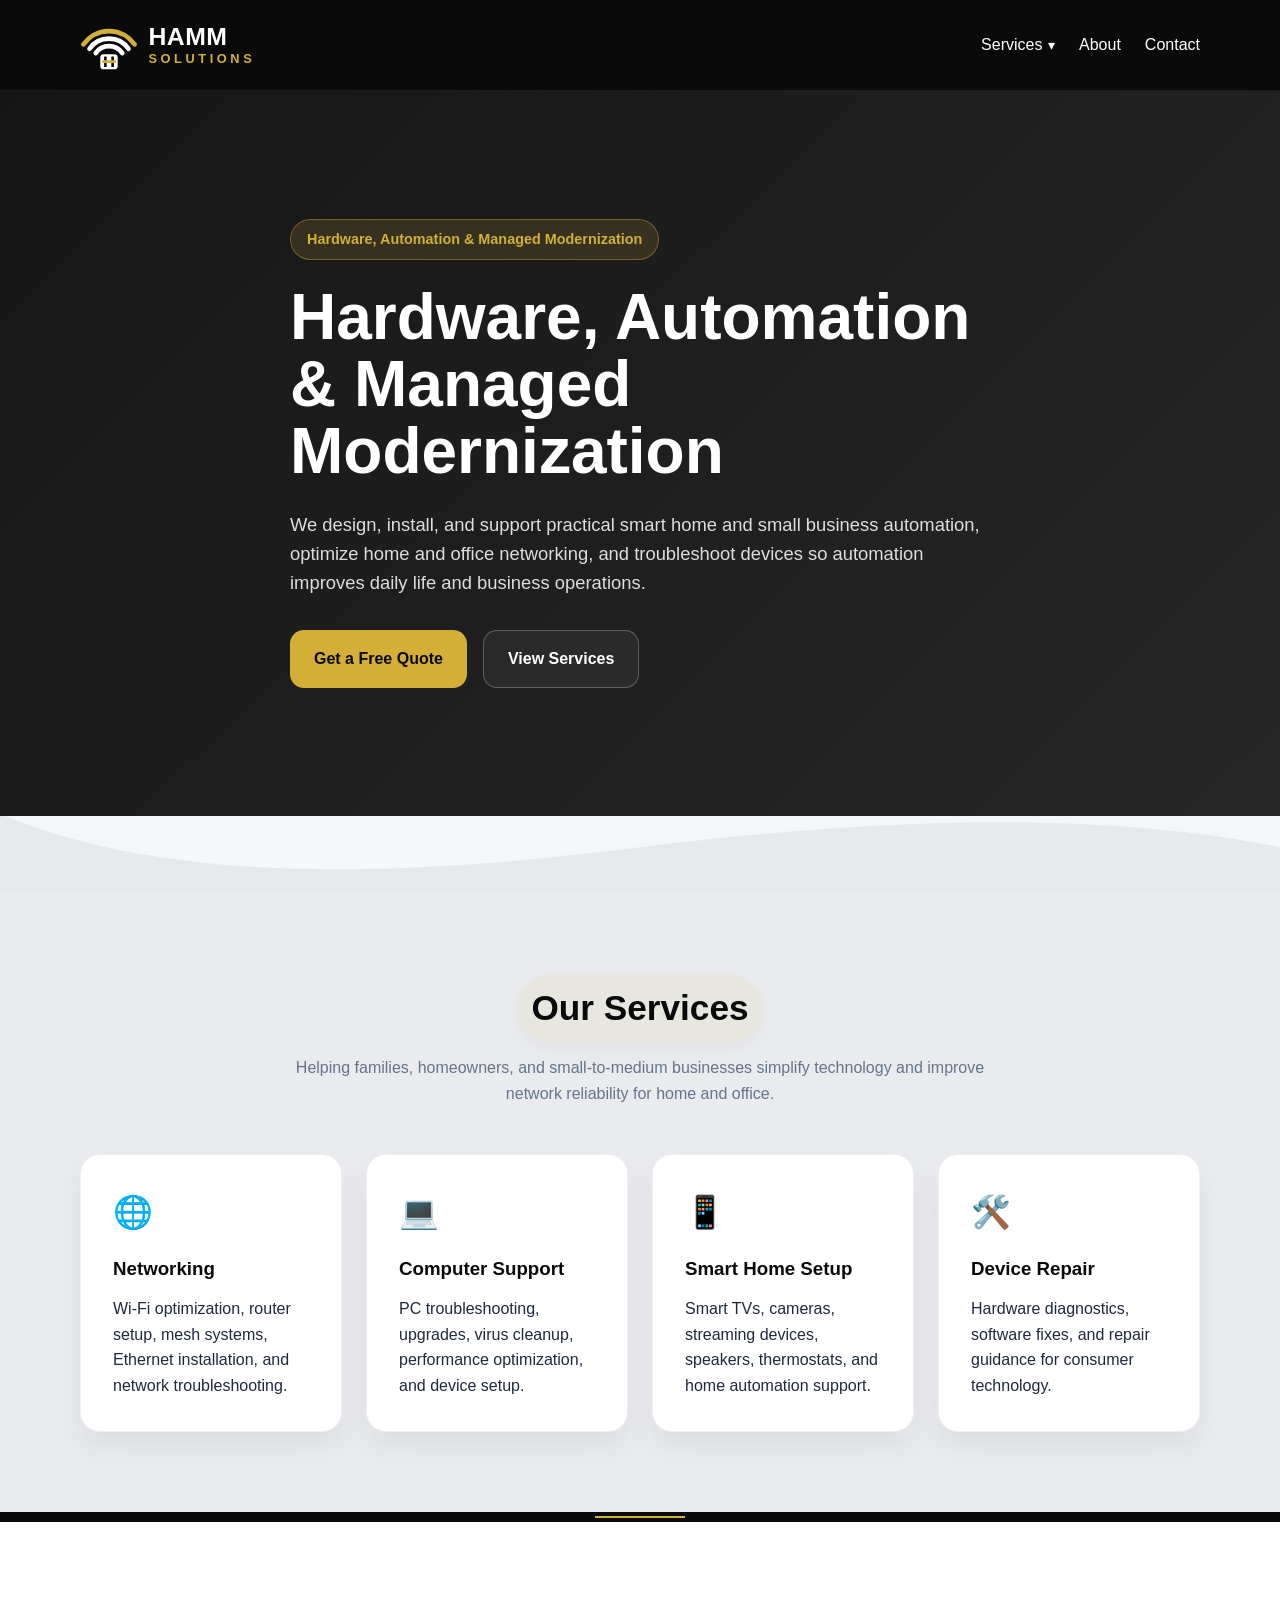
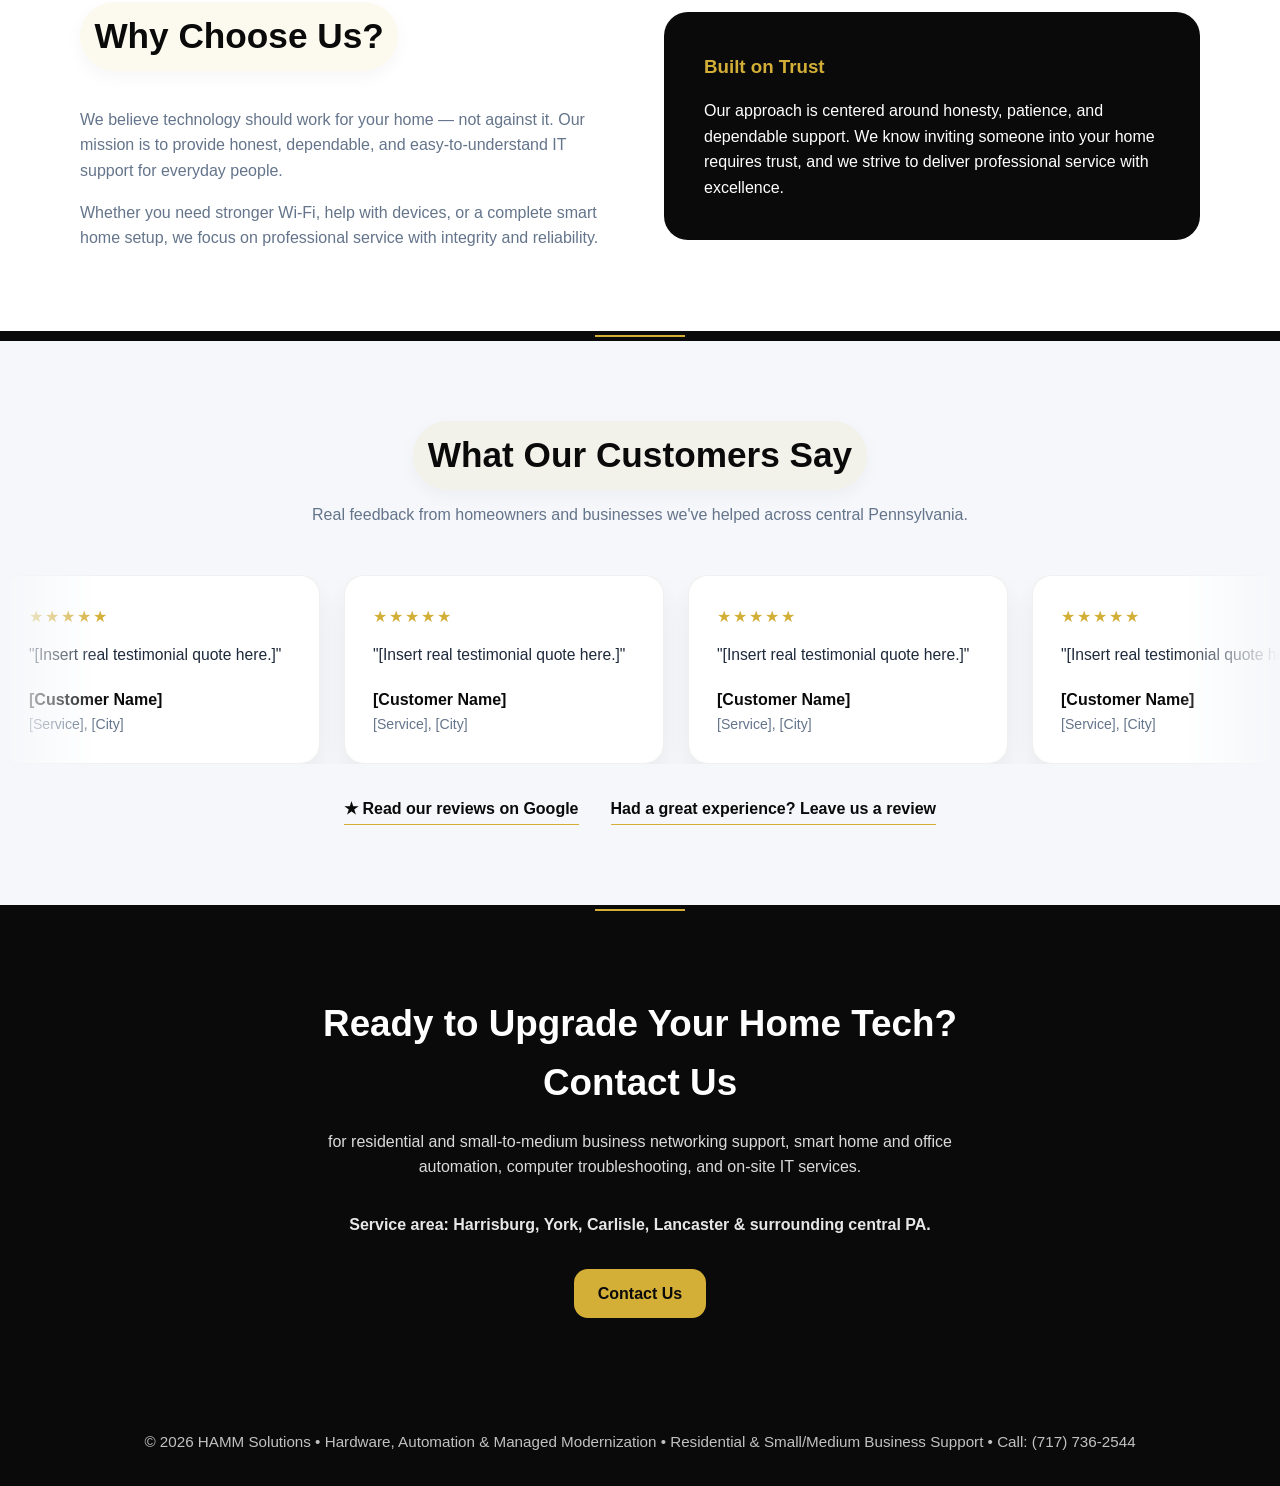
==== index.html @ e9537413 "logo / favicon" ====
<!DOCTYPE html>
<html lang="en">
<head>
  <meta charset="UTF-8" />
  <meta name="viewport" content="width=device-width, initial-scale=1.0" />
  <title>HAMM Solutions — Hardware, Automation &amp; Managed Modernization</title>
  <meta name="description" content="Smart home & business automation, Wi-Fi networking, computer support, and device repair. Serving central Pennsylvania. Call (717) 736-2544." />
  <link rel="canonical" href="https://hammsolutions.com/" />
  <meta name="robots" content="index, follow" />
  <meta http-equiv="Content-Security-Policy" content="default-src 'self' https://fonts.googleapis.com https://fonts.gstatic.com https://images.unsplash.com; script-src 'self' 'unsafe-inline'; style-src 'self' 'unsafe-inline' https://fonts.googleapis.com; connect-src 'self' https://contact-form-hammsolutions.jdhamm17.workers.dev; img-src 'self' data: https://images.unsplash.com; font-src 'self' https://fonts.gstatic.com; object-src 'none'; base-uri 'self'; form-action 'self'; frame-ancestors 'none'; upgrade-insecure-requests;" />
  <meta name="referrer" content="strict-origin-when-cross-origin" />
  <meta http-equiv="Permissions-Policy" content="geolocation=(), microphone=(), camera=(), payment=()" />
  <meta name="theme-color" content="#0A0A0A" />
  <meta name="format-detection" content="telephone=no,email=no,address=no" />
  <link rel="alternate" href="https://hammsolutions.com/" hreflang="en" />
  <link rel="sitemap" type="application/xml" title="Sitemap" href="sitemap.xml" />
  <!-- Open Graph / Social -->
  <meta property="og:site_name" content="HAMM Solutions" />
  <meta property="og:locale" content="en_US" />
  <meta property="og:title" content="HAMM Solutions — Hardware, Automation &amp; Managed Modernization" />
  <meta property="og:description" content="Home automation and small-to-medium business support: networking, smart home & office automation, and device services across central Pennsylvania." />
  <meta property="og:type" content="website" />
  <meta property="og:url" content="https://hammsolutions.com/" />
  <meta property="og:image" content="https://images.unsplash.com/photo-1516321318423-f06f85e504b3?q=80&w=1920&auto=format&fit=crop" />
  <meta property="og:image:alt" content="HAMM Solutions smart home and business automation" />
  <meta name="twitter:card" content="summary_large_image" />
  <meta name="twitter:title" content="HAMM Solutions — Hardware, Automation &amp; Managed Modernization" />
  <meta name="twitter:description" content="Home automation and small-to-medium business support: networking, smart automation, and device services in central Pennsylvania." />
  <meta name="twitter:image" content="https://images.unsplash.com/photo-1516321318423-f06f85e504b3?q=80&w=1920&auto=format&fit=crop" />
  <meta name="twitter:image:alt" content="Home automation setup and business IT support" />

  <link rel="preconnect" href="https://fonts.googleapis.com">
  <link rel="preconnect" href="https://fonts.gstatic.com" crossorigin>
  <link href="https://fonts.googleapis.com/css2?family=Inter:wght@300;400;500;600;700;800&display=swap" rel="stylesheet">
  <link rel="preload" as="image" href="https://images.unsplash.com/photo-1516321318423-f06f85e504b3?q=80&w=1920&auto=format&fit=crop" />
  <link rel="icon" href="images/favicon.svg" type="image/svg+xml">
  <link rel="stylesheet" href="theme.css">

  <style>
    * {
      margin: 0;
      padding: 0;
      box-sizing: border-box;
    }

    body {
      font-family: 'Inter', sans-serif;
      background: var(--light);
      color: var(--text);
      line-height: 1.6;
    }

    html {
      scroll-behavior: smooth;
    }

    .skip-link {
      position: absolute;
      left: -999px;
      top: auto;
      width: 1px;
      height: 1px;
      overflow: hidden;
    }

    .skip-link:focus {
      left: 1rem;
      top: 1rem;
      width: auto;
      height: auto;
      padding: 0.75rem 1rem;
      background: var(--navy);
      color: white;
      border-radius: 0.5rem;
      z-index: 2000;
      box-shadow: 0 12px 32px rgba(0, 0, 0, 0.18);
    }

    a {
      text-decoration: none;
      color: inherit;
    }

    .container {
      width: min(1120px, 92%);
      margin: 0 auto;
    }

    header {
      background: var(--navy);
      color: white;
      position: sticky;
      top: 0;
      z-index: 1000;
      border-bottom: 1px solid rgba(255,255,255,0.08);
    }

    nav {
      display: flex;
      justify-content: space-between;
      align-items: center;
      padding: 1rem 0;
    }

    .logo {
      display: flex;
      align-items: center;
      gap: 0.65rem;
      text-decoration: none;
      color: white;
    }

    .logo-icon {
      width: clamp(40px, 9vw, 58px);
      height: clamp(40px, 9vw, 58px);
      flex-shrink: 0;
    }

    .logo-text {
      display: flex;
      flex-direction: column;
      line-height: 1.15;
    }

    .logo-word {
      font-size: clamp(1.15rem, 3.8vw, 1.55rem);
      font-weight: 800;
      letter-spacing: 0.5px;
    }

    .logo-sub {
      font-size: clamp(0.62rem, 2vw, 0.8rem);
      font-weight: 600;
      letter-spacing: 0.28em;
      color: var(--gold);
    }

    .nav-links {
      display: flex;
      gap: 1.5rem;
      font-weight: 500;
      align-items: center;
    }

    .nav-links a,
    .dropdown-toggle {
      color: white;
      background: transparent;
      border: none;
      font: inherit;
      cursor: pointer;
      padding: 0;
    }

    .nav-links a:hover,
    .dropdown-toggle:hover,
    .dropdown-toggle:focus {
      color: var(--gold);
      transition: color 0.2s ease;
    }

    .dropdown {
      position: relative;
    }

    .dropdown-menu {
      position: absolute;
      top: calc(100% + 0.5rem);
      right: 0;
      min-width: 220px;
      background: white;
      border-radius: 14px;
      box-shadow: 0 18px 40px rgba(2,6,23,0.15);
      opacity: 0;
      visibility: hidden;
      transform: translateY(10px);
      transition: opacity 0.18s ease, transform 0.18s ease, visibility 0.18s ease;
      z-index: 1000;
    }

    .dropdown:hover .dropdown-menu,
    .dropdown:focus-within .dropdown-menu,
    .dropdown.open .dropdown-menu {
      opacity: 1;
      visibility: visible;
      transform: translateY(0);
    }

    .dropdown-menu a {
      display: block;
      padding: 0.95rem 1rem;
      color: var(--navy);
      border-bottom: 1px solid rgba(10,10,10,0.08);
      font-weight: 500;
      transition: background 0.18s ease;
    }

    .dropdown-menu a:last-child {
      border-bottom: none;
    }

    .dropdown-menu a:hover,
    .dropdown-menu a:focus {
      background: rgba(212,175,55,0.08);
    }

    .dropdown-toggle::after {
      content: '▾';
      display: inline-block;
      margin-left: 0.35rem;
      font-size: 0.9rem;
    }

    .nav-links a:hover {
      color: var(--gold);
      transition: 0.2s ease;
    }

    .hero {
      background: linear-gradient(135deg, rgba(10,10,10,0.95), rgba(10,10,10,0.88)),
      url('https://images.unsplash.com/photo-1516321318423-f06f85e504b3?q=80&w=1920&auto=format&fit=crop') center/cover;
      color: white;
      padding: 8rem 0;
    }

    .hero-content {
      max-width: 700px;
    }

    .badge {
      display: inline-block;
      background: rgba(212,175,55,0.15);
      color: var(--gold);
      border: 1px solid rgba(212,175,55,0.4);
      padding: 0.5rem 1rem;
      border-radius: 999px;
      font-size: 0.9rem;
      margin-bottom: 1.5rem;
      font-weight: 600;
    }

    .hero h1 {
      font-size: clamp(2.5rem, 5vw, 4.5rem);
      line-height: 1.05;
      margin-bottom: 1.5rem;
    }

    .hero p {
      font-size: 1.15rem;
      color: rgba(255,255,255,0.85);
      margin-bottom: 2rem;
    }

    .hero-buttons {
      display: flex;
      flex-wrap: wrap;
      gap: 1rem;
    }

    .btn {
      display: inline-block;
      padding: 0.95rem 1.5rem;
      border-radius: 14px;
      font-weight: 600;
      transition: 0.25s ease;
      cursor: pointer;
      border: none;
      font-family: inherit;
      font-size: inherit;
    }

    .btn-primary {
      background: var(--gold);
      color: var(--navy);
    }

    .btn-primary:hover {
      transform: translateY(-2px);
    }

    .btn-secondary {
      border: 1px solid rgba(255,255,255,0.25);
      color: white;
      background: rgba(255,255,255,0.05);
    }

    .btn-secondary:hover {
      background: rgba(255,255,255,0.1);
    }

    section {
      padding: 5rem 0;
    }

    .section-title {
      text-align: center;
      margin-bottom: 3rem;
    }

    .section-title h2 {
      display: inline-block;
      font-size: 2.2rem;
      margin-bottom: 0.75rem;
      color: var(--navy);
      background: rgba(212,175,55,0.08);
      padding: 0.4rem 0.9rem;
      border-radius: 999px;
      box-shadow: 0 6px 18px rgba(2,6,23,0.04);
    }

    .section-title p {
      color: var(--muted);
      max-width: 700px;
      margin: 0 auto;
    }

    .gallery-grid {
      display: grid;
      grid-template-columns: repeat(auto-fit, minmax(220px, 1fr));
      gap: 1.5rem;
      margin-top: 2rem;
    }

    .gallery-card {
      border-radius: 20px;
      overflow: hidden;
      background: var(--card);
      box-shadow: 0 18px 40px rgba(2,6,23,0.08);
    }

    .gallery-card img {
      width: 100%;
      display: block;
      object-fit: cover;
      aspect-ratio: 4 / 3;
    }

    .gallery-caption {
      padding: 1rem 1.25rem 1.25rem;
      color: var(--text);
      font-size: 0.98rem;
      line-height: 1.5;
    }

    .services-grid {
      display: grid;
      grid-template-columns: repeat(auto-fit, minmax(250px, 1fr));
      gap: 1.5rem;
    }

    #services {
      background-color: var(--light);
      background: linear-gradient(180deg, rgba(10,10,10,0.05), rgba(10,10,10,0.05));
      position: relative;
      overflow: visible;
    }

    .section-divider {
      line-height: 0;
      margin-top: -2px;
      position: relative;
      z-index: 1;
      pointer-events: none;
    }

    .section-divider svg {
      display: block;
      width: 100%;
      height: 80px;
      filter: drop-shadow(0 -8px 18px rgba(10,10,10,0.06));
    }

    .card {
      position: relative;
      background: var(--card);
      border: 1px solid rgba(10,10,10,0.06);
      border-radius: 20px;
      padding: 2rem;
      box-shadow: 0 14px 30px rgba(2,6,23,0.06);
      transition: transform 0.25s ease, box-shadow 0.25s ease;
      cursor: pointer;
    }

    .card:hover {
      transform: translateY(-6px);
    }

    .card .microcopy {
      position: absolute;
      right: 1rem;
      bottom: 1rem;
      background: rgba(10,10,10,0.06);
      color: var(--navy);
      padding: 0.35rem 0.6rem;
      border-radius: 999px;
      font-size: 0.85rem;
      opacity: 0;
      transform: translateY(6px);
      transition: opacity 0.18s ease, transform 0.18s ease;
      pointer-events: none;
    }

    .card:hover .microcopy,
    .card:focus-visible .microcopy {
      opacity: 1;
      transform: translateY(0);
    }

    .card-icon {
      font-size: 2rem;
      margin-bottom: 1rem;
    }

    .card h3 {
      margin-bottom: 0.75rem;
      color: var(--navy);
    }

    .about {
      background: white;
    }

    .about-grid {
      display: grid;
      grid-template-columns: repeat(auto-fit, minmax(320px, 1fr));
      gap: 3rem;
      align-items: center;
    }

    .about-box {
      background: var(--navy);
      color: white;
      border-radius: 24px;
      padding: 2.5rem;
    }

    .about-box h3 {
      margin-bottom: 1rem;
      color: var(--gold);
    }

    .testimonials {
      background: var(--light);
    }

    .section-band {
      height: 10px;
      background: var(--navy);
      position: relative;
    }

    .section-band::after {
      content: "";
      position: absolute;
      left: 50%;
      top: 50%;
      transform: translate(-50%, -50%);
      width: 90px;
      height: 2px;
      background: var(--gold);
    }

    .testimonial-marquee {
      overflow: hidden;
      -webkit-mask-image: linear-gradient(90deg, transparent, #000 8%, #000 92%, transparent);
      mask-image: linear-gradient(90deg, transparent, #000 8%, #000 92%, transparent);
    }

    .testimonial-track {
      display: flex;
      gap: 1.5rem;
      width: max-content;
      animation: testimonial-scroll 60s linear infinite;
    }

    .testimonial-marquee:hover .testimonial-track {
      animation-play-state: paused;
    }

    @keyframes testimonial-scroll {
      from { transform: translateX(-50%); }
      to { transform: translateX(0); }
    }

    .testimonial-card {
      flex: 0 0 auto;
      width: 320px;
      background: var(--card);
      border: 1px solid rgba(10,10,10,0.06);
      border-radius: 20px;
      padding: 1.75rem;
      box-shadow: 0 14px 30px rgba(2,6,23,0.06);
    }

    .testimonial-stars {
      color: var(--gold);
      letter-spacing: 2px;
      margin-bottom: 0.75rem;
    }

    .testimonial-quote {
      color: var(--text);
      font-size: 0.98rem;
      line-height: 1.6;
      margin-bottom: 1.25rem;
    }

    .testimonial-author {
      font-weight: 700;
      color: var(--navy);
    }

    .testimonial-role {
      color: var(--muted);
      font-size: 0.88rem;
    }

    @media (prefers-reduced-motion: reduce) {
      .testimonial-track {
        animation: none;
      }
    }

    .testimonial-review-link {
      display: flex;
      justify-content: center;
      flex-wrap: wrap;
      gap: 0.5rem 2rem;
      text-align: center;
      margin-top: 2rem;
      font-weight: 600;
      color: var(--navy);
    }

    .testimonial-review-link a {
      color: inherit;
      border-bottom: 1px solid var(--gold);
      padding-bottom: 2px;
      transition: color 0.2s ease;
    }

    .testimonial-review-link a:hover,
    .testimonial-review-link a:focus {
      color: var(--gold);
    }

    .contact {
      background: var(--navy);
      color: white;
      text-align: center;
    }

    .contact h2 {
      font-size: 2.3rem;
      margin-bottom: 1rem;
    }

    .contact p {
      max-width: 700px;
      margin: 0 auto 2rem;
      color: rgba(255,255,255,0.85);
    }

    .contact-buttons {
      display: flex;
      justify-content: center;
      flex-wrap: wrap;
      gap: 1rem;
    }

    footer {
      background: var(--navy);
      color: rgba(255,255,255,0.75);
      text-align: center;
      padding: 2rem 0;
      font-size: 0.95rem;
    }

    /* ── Contact Modal ── (outside media query so it works on all screen sizes) */
    .contact-modal {
      position: fixed;
      inset: 0;
      display: none;
      align-items: center;
      justify-content: center;
      z-index: 2000;
    }

    .contact-modal[aria-hidden="false"] {
      display: flex;
    }

    .contact-modal-overlay {
      position: absolute;
      inset: 0;
      background: rgba(10,10,10,0.6);
    }

    .contact-modal-panel {
      position: relative;
      background: var(--card);
      color: var(--text);
      border-radius: 20px;
      max-width: 560px;
      width: 92%;
      padding: 2rem;
      box-shadow: 0 24px 60px rgba(2,6,23,0.25);
      z-index: 10;
    }

    .contact-modal-panel h3 {
      font-size: 1.4rem;
      color: var(--navy);
      margin-bottom: 1.25rem;
    }

    .contact-modal-close {
      position: absolute;
      top: 1rem;
      right: 1rem;
      background: transparent;
      border: none;
      font-size: 1.5rem;
      cursor: pointer;
      color: var(--muted);
      line-height: 1;
      padding: 0.25rem 0.5rem;
      border-radius: 6px;
      transition: background 0.15s ease;
    }

    .contact-modal-close:hover {
      background: rgba(10,10,10,0.06);
    }

    .contact-modal-panel label {
      display: block;
      margin-top: 1rem;
      font-weight: 600;
      font-size: 0.9rem;
      color: var(--muted);
      margin-bottom: 0.3rem;
    }

    .contact-modal-panel input,
    .contact-modal-panel textarea {
      width: 100%;
      padding: 0.65rem 0.85rem;
      border: 1.5px solid rgba(10,10,10,0.35);
      border-radius: 10px;
      font-family: inherit;
      font-size: 1rem;
      color: var(--text);
      background: var(--light);
      transition: border-color 0.15s ease, box-shadow 0.15s ease;
    }

    .contact-modal-panel input:focus,
    .contact-modal-panel textarea:focus {
      outline: none;
      border-color: var(--gold);
      box-shadow: 0 0 0 3px rgba(212,175,55,0.2);
    }

    .contact-modal-panel textarea {
      resize: vertical;
    }

    .form-actions {
      display: flex;
      gap: 0.75rem;
      margin-top: 1.25rem;
      justify-content: flex-end;
    }

    .btn-cancel {
      background: rgba(10,10,10,0.06);
      color: var(--navy);
    }

    .btn-cancel:hover {
      background: rgba(10,10,10,0.1);
    }

    #contact-form-status {
      margin-top: 0.75rem;
      font-size: 0.95rem;
      color: var(--muted);
      min-height: 1.4em;
    }

    @media (max-width: 768px) {
      .nav-links {
        display: none;
      }

      .hero {
        padding: 6rem 0;
      }

      .hero-buttons {
        flex-direction: column;
        align-items: stretch;
      }

      .btn {
        text-align: center;
      }

      .card .microcopy {
        position: static;
        opacity: 1;
        transform: none;
        margin-top: 1.5rem;
      }

      .testimonial-card {
        width: 260px;
      }
    }
  </style>

  <script type="application/ld+json">
  {
    "@context": "https://schema.org",
    "@type": "LocalBusiness",
    "name": "HAMM Solutions",
    "description": "Smart home and business automation, Wi-Fi networking, computer support, and device repair. Serving central Pennsylvania.",
    "telephone": "+1-717-736-2544",
    "url": "https://hammsolutions.com/",
    "logo": "https://hammsolutions.com/images/MainLogo.png",
    "image": "https://hammsolutions.com/images/MainLogo.png",
    "address": {
      "@type": "PostalAddress",
      "addressLocality": "Harrisburg",
      "addressRegion": "PA",
      "addressCountry": "US"
    },
    "areaServed": [
      { "@type": "City", "name": "Harrisburg" },
      { "@type": "City", "name": "York" },
      { "@type": "City", "name": "Carlisle" },
      { "@type": "City", "name": "Lancaster" }
    ],
    "keywords": "home automation, home networking, smart home setup, Wi-Fi optimization, device repair, Harrisburg, York, Carlisle, Lancaster"
  }
  </script>
</head>
<body>

  <header>
    <div class="container">
      <nav aria-label="Primary navigation">
        <a href="index.html" class="logo" aria-label="HAMM Solutions home">
          <svg class="logo-icon" viewBox="0 0 100 100" aria-hidden="true" focusable="false">
            <g fill="none" stroke-width="8" stroke-linecap="round">
              <path d="M 5.8 49.0 A 54 54 0 0 1 94.2 49.0" stroke="var(--gold)"></path>
              <path d="M 16.4 56.5 A 41 41 0 0 1 83.6 56.5" stroke="#FFFFFF"></path>
              <path d="M 27.1 63.9 A 28 28 0 0 1 72.9 63.9" stroke="#FFFFFF"></path>
            </g>
            <rect x="35" y="66" width="30" height="26" rx="6" fill="#FFFFFF"></rect>
            <rect x="41.5" y="70" width="4.5" height="18" rx="1" fill="var(--navy)"></rect>
            <rect x="54" y="70" width="4.5" height="18" rx="1" fill="var(--navy)"></rect>
            <rect x="38" y="76.5" width="24" height="4.5" rx="1" fill="var(--gold)"></rect>
          </svg>
          <span class="logo-text">
            <span class="logo-word">HAMM</span>
            <span class="logo-sub">SOLUTIONS</span>
          </span>
        </a>

        <div class="nav-links">
          <div class="dropdown">
            <button class="dropdown-toggle" aria-haspopup="true" aria-expanded="false">Services</button>
            <div class="dropdown-menu" role="menu" aria-label="Service pages">
              <a href="networking.html">Networking</a>
              <a href="computer-support.html">Computer Support</a>
              <a href="smart-home-setup.html">Smart Home Setup</a>
              <a href="device-repair.html">Device Repair</a>
            </div>
          </div>
          <a href="#about">About</a>
          <a href="#contact">Contact</a>
        </div>
      </nav>
    </div>
  </header>

  <a class="skip-link" href="#main-content">Skip to main content</a>

  <main id="main-content">

    <section class="hero">
      <div class="container hero-content">
        <div class="badge">Hardware, Automation & Managed Modernization</div>

        <h1>Hardware, Automation & Managed Modernization</h1>

        <p>
          We design, install, and support practical smart home and small business automation,
          optimize home and office networking, and troubleshoot devices so automation improves daily life and business operations.
        </p>

        <div class="hero-buttons">
          <button id="hero-quote-btn" class="btn btn-primary">Get a Free Quote</button>
          <a href="#services" class="btn btn-secondary">View Services</a>
        </div>
      </div>
    </section>

    <div class="section-divider" aria-hidden="true">
      <svg viewBox="0 0 1200 120" preserveAspectRatio="none" xmlns="http://www.w3.org/2000/svg">
        <path d="M0,0 C150,100 350,100 600,50 C850,0 1050,0 1200,50 L1200,120 L0,120 Z" fill="rgba(10,10,10,0.06)"></path>
      </svg>
    </div>

    <section id="services">
      <div class="container">
        <div class="section-title">
          <h2>Our Services</h2>
          <p>
            Helping families, homeowners, and small-to-medium businesses simplify technology and improve network reliability for home and office.
          </p>
        </div>

        <div class="services-grid">
          <a class="card" href="networking.html">
            <div class="card-icon">🌐</div>
            <h3>Networking</h3>
            <p>Wi‑Fi optimization, router setup, mesh systems, Ethernet installation, and network troubleshooting.</p>
            <span class="microcopy" aria-hidden="true">Click for details</span>
          </a>

          <a class="card" href="computer-support.html">
            <div class="card-icon">💻</div>
            <h3>Computer Support</h3>
            <p>PC troubleshooting, upgrades, virus cleanup, performance optimization, and device setup.</p>
            <span class="microcopy" aria-hidden="true">Click for details</span>
          </a>

          <a class="card" href="smart-home-setup.html">
            <div class="card-icon">📱</div>
            <h3>Smart Home Setup</h3>
            <p>Smart TVs, cameras, streaming devices, speakers, thermostats, and home automation support.</p>
            <span class="microcopy" aria-hidden="true">Click for details</span>
          </a>

          <a class="card" href="device-repair.html">
            <div class="card-icon">🛠️</div>
            <h3>Device Repair</h3>
            <p>Hardware diagnostics, software fixes, and repair guidance for consumer technology.</p>
            <span class="microcopy" aria-hidden="true">Click for details</span>
          </a>
        </div>
      </div>
    </section>

    <div class="section-band" aria-hidden="true"></div>

    <section id="about" class="about">
      <div class="container">
        <div class="about-grid">
          <div>
            <div class="section-title" style="text-align:left; margin-bottom:1.5rem;">
              <h2>Why Choose Us?</h2>
            </div>

            <p style="margin-bottom:1rem; color:var(--muted);">
              We believe technology should work for your home — not against it.
              Our mission is to provide honest, dependable, and easy-to-understand IT support for everyday people.
            </p>

            <p style="color:var(--muted);">
              Whether you need stronger Wi‑Fi, help with devices, or a complete smart home setup,
              we focus on professional service with integrity and reliability.
            </p>
          </div>

          <div class="about-box">
            <h3>Built on Trust</h3>
            <p>
              Our approach is centered around honesty, patience, and dependable support.
              We know inviting someone into your home requires trust, and we strive to deliver professional service with excellence.
            </p>
          </div>
        </div>
      </div>
    </section>

    <div class="section-band" aria-hidden="true"></div>

    <section id="testimonials" class="testimonials">
      <div class="container">
        <div class="section-title">
          <h2>What Our Customers Say</h2>
          <p>Real feedback from homeowners and businesses we've helped across central Pennsylvania.</p>
        </div>
      </div>

      <div class="testimonial-marquee" aria-label="Customer testimonials">
        <div class="testimonial-track" role="list">
          <div class="testimonial-card" role="listitem">
            <div class="testimonial-stars" aria-hidden="true">★★★★★</div>
            <p class="testimonial-quote">"[Insert real testimonial quote here.]"</p>
            <p class="testimonial-author">[Customer Name]</p>
            <p class="testimonial-role">[Service], [City]</p>
          </div>
          <div class="testimonial-card" role="listitem">
            <div class="testimonial-stars" aria-hidden="true">★★★★★</div>
            <p class="testimonial-quote">"[Insert real testimonial quote here.]"</p>
            <p class="testimonial-author">[Customer Name]</p>
            <p class="testimonial-role">[Service], [City]</p>
          </div>
          <div class="testimonial-card" role="listitem">
            <div class="testimonial-stars" aria-hidden="true">★★★★★</div>
            <p class="testimonial-quote">"[Insert real testimonial quote here.]"</p>
            <p class="testimonial-author">[Customer Name]</p>
            <p class="testimonial-role">[Service], [City]</p>
          </div>
          <div class="testimonial-card" role="listitem">
            <div class="testimonial-stars" aria-hidden="true">★★★★★</div>
            <p class="testimonial-quote">"[Insert real testimonial quote here.]"</p>
            <p class="testimonial-author">[Customer Name]</p>
            <p class="testimonial-role">[Service], [City]</p>
          </div>
          <div class="testimonial-card" role="listitem">
            <div class="testimonial-stars" aria-hidden="true">★★★★★</div>
            <p class="testimonial-quote">"[Insert real testimonial quote here.]"</p>
            <p class="testimonial-author">[Customer Name]</p>
            <p class="testimonial-role">[Service], [City]</p>
          </div>
          <!-- Duplicate set for seamless loop; hidden from assistive tech -->
          <div class="testimonial-card" aria-hidden="true">
            <div class="testimonial-stars" aria-hidden="true">★★★★★</div>
            <p class="testimonial-quote">"[Insert real testimonial quote here.]"</p>
            <p class="testimonial-author">[Customer Name]</p>
            <p class="testimonial-role">[Service], [City]</p>
          </div>
          <div class="testimonial-card" aria-hidden="true">
            <div class="testimonial-stars" aria-hidden="true">★★★★★</div>
            <p class="testimonial-quote">"[Insert real testimonial quote here.]"</p>
            <p class="testimonial-author">[Customer Name]</p>
            <p class="testimonial-role">[Service], [City]</p>
          </div>
          <div class="testimonial-card" aria-hidden="true">
            <div class="testimonial-stars" aria-hidden="true">★★★★★</div>
            <p class="testimonial-quote">"[Insert real testimonial quote here.]"</p>
            <p class="testimonial-author">[Customer Name]</p>
            <p class="testimonial-role">[Service], [City]</p>
          </div>
          <div class="testimonial-card" aria-hidden="true">
            <div class="testimonial-stars" aria-hidden="true">★★★★★</div>
            <p class="testimonial-quote">"[Insert real testimonial quote here.]"</p>
            <p class="testimonial-author">[Customer Name]</p>
            <p class="testimonial-role">[Service], [City]</p>
          </div>
          <div class="testimonial-card" aria-hidden="true">
            <div class="testimonial-stars" aria-hidden="true">★★★★★</div>
            <p class="testimonial-quote">"[Insert real testimonial quote here.]"</p>
            <p class="testimonial-author">[Customer Name]</p>
            <p class="testimonial-role">[Service], [City]</p>
          </div>
        </div>
      </div>

      <p class="testimonial-review-link">
        <a href="https://g.page/r/CXhWYODFtYStECE/review" target="_blank" rel="noopener noreferrer">★ Read our reviews on Google</a>
        <a href="https://g.page/r/CXhWYODFtYStEBM/review" target="_blank" rel="noopener noreferrer">Had a great experience? Leave us a review</a>
      </p>
    </section>

    <div class="section-band" aria-hidden="true"></div>

    <section id="contact" class="contact">
      <div class="container">
        <h2>Ready to Upgrade Your Home Tech?<br>Contact Us</h2>

        <p>
          for residential and small-to-medium business networking support, smart home and office automation,
          computer troubleshooting, and on-site IT services.
        </p>

        <p style="margin-top:0.75rem; color:rgba(255,255,255,0.9); font-weight:600;">Service area: Harrisburg, York, Carlisle, Lancaster &amp; surrounding central PA.</p>

        <div class="contact-buttons">
          <button id="contact-open-btn" class="btn btn-primary">Contact Us</button>
        </div>
      </div>
    </section>

    <!-- Contact Modal -->
    <div id="contact-modal" class="contact-modal" aria-hidden="true">
      <div class="contact-modal-overlay" data-action="close" tabindex="-1"></div>
      <div class="contact-modal-panel" role="dialog" aria-modal="true" aria-labelledby="contact-modal-title">
        <button class="contact-modal-close" data-action="close" aria-label="Close contact form">×</button>
        <h3 id="contact-modal-title">Send us a message</h3>
        <form id="contact-form" novalidate>
          <label for="cf-name">Name</label>
          <input id="cf-name" name="name" type="text" required autocomplete="name" />

          <label for="cf-email">Email</label>
          <input id="cf-email" name="email" type="email" required autocomplete="email" />

          <label for="cf-message">Message</label>
          <textarea id="cf-message" name="message" rows="6" required></textarea>

          <div class="form-actions">
            <button type="button" class="btn btn-cancel" data-action="close">Cancel</button>
            <button type="submit" class="btn btn-primary">Send Message</button>
          </div>

          <p id="contact-form-status" role="status" aria-live="polite"></p>
        </form>
      </div>
    </div>

  </main>

  <footer>
    <div class="container">
      © 2026 HAMM Solutions • Hardware, Automation &amp; Managed Modernization • Residential &amp; Small/Medium Business Support • Call: <a href="tel:+17177362544">(717) 736-2544</a>
    </div>
  </footer>

  <script>
    // Scroll padding & smooth anchor scroll
    (function() {
      const header = document.querySelector('header');

      function updateScrollPadding() {
        const h = header ? header.offsetHeight : 0;
        document.documentElement.style.scrollPaddingTop = h + 'px';
      }

      updateScrollPadding();
      window.addEventListener('resize', updateScrollPadding);

      document.querySelectorAll('a[href^="#"]').forEach(a => {
        a.addEventListener('click', function(e) {
          const targetId = this.getAttribute('href').slice(1);
          if (!targetId) return;
          const target = document.getElementById(targetId);
          if (!target) return;
          e.preventDefault();
          const offset = target.getBoundingClientRect().top + window.pageYOffset - (header ? header.offsetHeight : 0);
          window.scrollTo({ top: offset, behavior: 'smooth' });
          history.pushState(null, '', '#' + targetId);
        });
      });

      // Services dropdown
      const serviceDropdownButton = document.querySelector('.dropdown-toggle');
      const serviceDropdown = document.querySelector('.dropdown');

      if (serviceDropdownButton && serviceDropdown) {
        serviceDropdownButton.addEventListener('click', function() {
          const expanded = this.getAttribute('aria-expanded') === 'true';
          this.setAttribute('aria-expanded', String(!expanded));
          serviceDropdown.classList.toggle('open', !expanded);
        });

        document.addEventListener('click', function(event) {
          if (!serviceDropdown.contains(event.target)) {
            serviceDropdownButton.setAttribute('aria-expanded', 'false');
            serviceDropdown.classList.remove('open');
          }
        });

        serviceDropdownButton.addEventListener('keydown', function(e) {
          if (e.key === 'Escape') {
            this.setAttribute('aria-expanded', 'false');
            serviceDropdown.classList.remove('open');
            this.blur();
          }
        });
      }
    })();
  </script>

  <script>
    // Contact modal
    (function() {
      const modal = document.getElementById('contact-modal');
      const openBtn = document.getElementById('contact-open-btn');
      if (!modal || !openBtn) return;

      const closeElems = modal.querySelectorAll('[data-action="close"]');
      const form = document.getElementById('contact-form');
      const statusEl = document.getElementById('contact-form-status');
      const endpoint = 'https://contact-form-hammsolutions.jdhamm17.workers.dev';

      function openModal() {
        modal.setAttribute('aria-hidden', 'false');
        document.body.style.overflow = 'hidden';
        const first = form.querySelector('input, textarea');
        if (first) first.focus();
      }

      function closeModal() {
        modal.setAttribute('aria-hidden', 'true');
        document.body.style.overflow = '';
        statusEl.textContent = '';
        openBtn.focus();
      }

      openBtn.addEventListener('click', openModal);

      const heroQuoteBtn = document.getElementById('hero-quote-btn');
      if (heroQuoteBtn) heroQuoteBtn.addEventListener('click', openModal);

      closeElems.forEach(el => el.addEventListener('click', closeModal));

      modal.addEventListener('click', (e) => {
        if (e.target === e.currentTarget || e.target.classList.contains('contact-modal-overlay')) closeModal();
      });

      document.addEventListener('keydown', (e) => {
        if (e.key === 'Escape' && modal.getAttribute('aria-hidden') === 'false') closeModal();
      });

      form.addEventListener('submit', async (e) => {
        e.preventDefault();
        const data = {
          name: (form.name.value || '').trim(),
          email: (form.email.value || '').trim(),
          message: (form.message.value || '').trim()
        };

        if (!data.name || !data.email || !data.message) {
          statusEl.textContent = 'Please complete all fields.';
          return;
        }

        statusEl.textContent = 'Sending…';

        try {
          const res = await fetch(endpoint, {
            method: 'POST',
            headers: { 'Content-Type': 'application/json' },
            body: JSON.stringify(data),
            mode: 'cors'
          });

          if (res.ok) {
            statusEl.textContent = 'Message sent — thank you!';
            form.reset();
            setTimeout(closeModal, 1400);
          } else {
            const text = await res.text().catch(() => '');
            console.error('Contact submit failed', res.status, text);
            statusEl.textContent = 'Send failed — please try again later.';
          }
        } catch (err) {
          console.error(err);
          statusEl.textContent = 'Network error — please try again later.';
        }
      });
    })();
  </script>

</body>
</html>
---- theme.css ----
:root {
  --navy:  #0A0A0A;
  --gold:  #D4AF37;
  --light: #F5F7FA;
  --text:  #1E293B;
  --muted: #64748B;
  --card:  #FFFFFF;
}
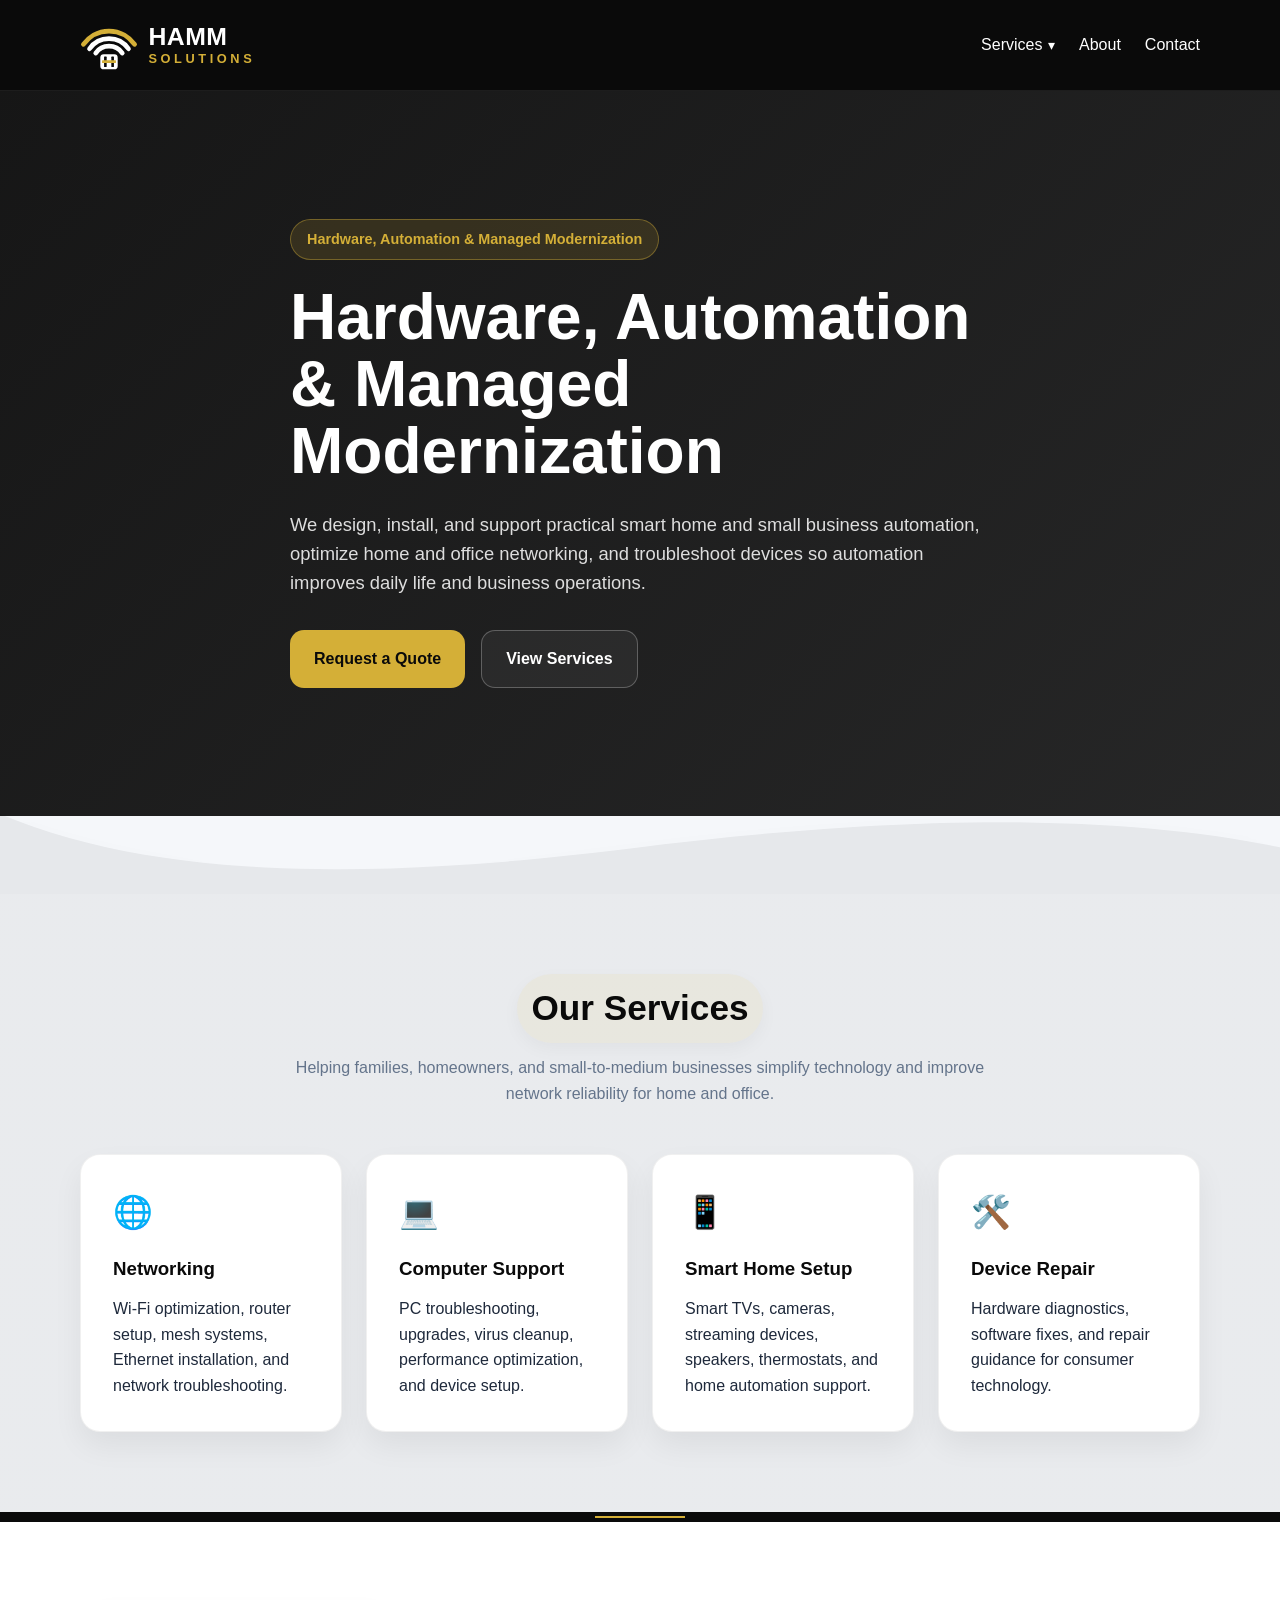
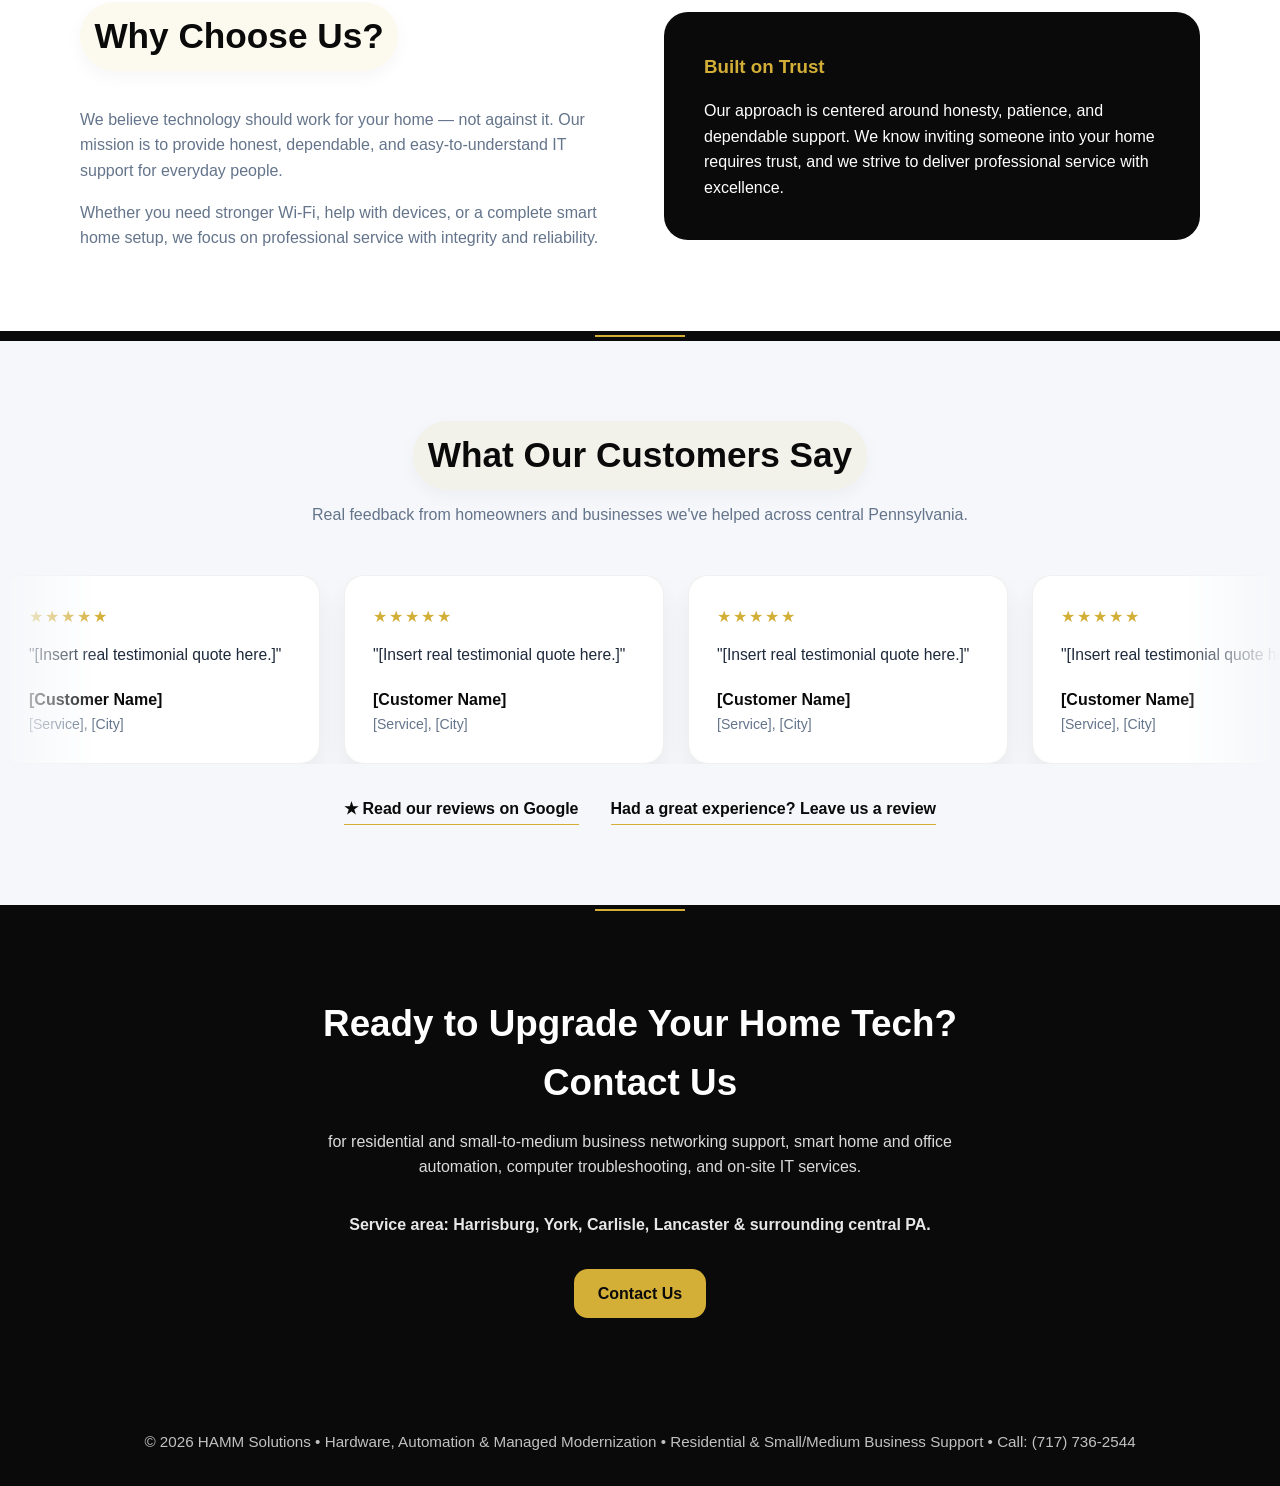
==== commit 8a09ab4a: "prices / contact limit" ====
--- a/index.html
+++ b/index.html
@@ -31,7 +31,7 @@
 
   <link rel="preconnect" href="https://fonts.googleapis.com">
   <link rel="preconnect" href="https://fonts.gstatic.com" crossorigin>
-  <link href="https://fonts.googleapis.com/css2?family=Inter:wght@300;400;500;600;700;800&display=swap" rel="stylesheet">
+  <link href="https://fonts.googleapis.com/css2?family=Inter:wght@400;500;600;700;800&display=swap" rel="stylesheet">
   <link rel="preload" as="image" href="https://images.unsplash.com/photo-1516321318423-f06f85e504b3?q=80&w=1920&auto=format&fit=crop" />
   <link rel="icon" href="images/favicon.svg" type="image/svg+xml">
   <link rel="stylesheet" href="theme.css">
@@ -728,8 +728,9 @@
     "description": "Smart home and business automation, Wi-Fi networking, computer support, and device repair. Serving central Pennsylvania.",
     "telephone": "+1-717-736-2544",
     "url": "https://hammsolutions.com/",
-    "logo": "https://hammsolutions.com/images/MainLogo.png",
-    "image": "https://hammsolutions.com/images/MainLogo.png",
+    "priceRange": "$25-$150",
+    "logo": "https://hammsolutions.com/images/favicon.svg",
+    "image": "https://hammsolutions.com/images/favicon.svg",
     "address": {
       "@type": "PostalAddress",
       "addressLocality": "Harrisburg",
@@ -802,7 +803,7 @@
         </p>
 
         <div class="hero-buttons">
-          <button id="hero-quote-btn" class="btn btn-primary">Get a Free Quote</button>
+          <button id="hero-quote-btn" class="btn btn-primary">Request a Quote</button>
           <a href="#services" class="btn btn-secondary">View Services</a>
         </div>
       </div>
@@ -995,13 +996,16 @@
         <button class="contact-modal-close" data-action="close" aria-label="Close contact form">×</button>
         <h3 id="contact-modal-title">Send us a message</h3>
         <form id="contact-form" novalidate>
-          <label for="cf-name">Name</label>
+          <label for="cf-name">Name <span style="color:#DC2626;" aria-hidden="true">*</span></label>
           <input id="cf-name" name="name" type="text" required autocomplete="name" />
 
-          <label for="cf-email">Email</label>
+          <label for="cf-email">Email <span style="color:#DC2626;" aria-hidden="true">*</span></label>
           <input id="cf-email" name="email" type="email" required autocomplete="email" />
 
-          <label for="cf-message">Message</label>
+          <label for="cf-phone">Phone <span style="font-weight:400; color:var(--muted);">(optional)</span></label>
+          <input id="cf-phone" name="phone" type="tel" autocomplete="tel" />
+
+          <label for="cf-message">Message <span style="color:#DC2626;" aria-hidden="true">*</span></label>
           <textarea id="cf-message" name="message" rows="6" required></textarea>
 
           <div class="form-actions">
@@ -1087,19 +1091,65 @@
       const closeElems = modal.querySelectorAll('[data-action="close"]');
       const form = document.getElementById('contact-form');
       const statusEl = document.getElementById('contact-form-status');
+      const submitBtn = form.querySelector('button[type="submit"]');
       const endpoint = 'https://contact-form-hammsolutions.jdhamm17.workers.dev';
+
+      const COOLDOWN_MS = 2 * 60 * 1000; // 2 minutes
+      const COOLDOWN_KEY = 'hammContactLastSent';
+      let cooldownTimer = null;
+
+      function getRemainingCooldown() {
+        const last = parseInt(localStorage.getItem(COOLDOWN_KEY) || '0', 10);
+        const remaining = COOLDOWN_MS - (Date.now() - last);
+        return remaining > 0 ? remaining : 0;
+      }
+
+      function formatRemaining(ms) {
+        const totalSeconds = Math.ceil(ms / 1000);
+        const minutes = Math.floor(totalSeconds / 60);
+        const seconds = totalSeconds % 60;
+        return minutes + ':' + String(seconds).padStart(2, '0');
+      }
+
+      function stopCooldownDisplay() {
+        if (cooldownTimer) {
+          clearInterval(cooldownTimer);
+          cooldownTimer = null;
+        }
+      }
+
+      function startCooldownDisplay() {
+        stopCooldownDisplay();
+        submitBtn.disabled = true;
+
+        function tick() {
+          const remaining = getRemainingCooldown();
+          if (remaining <= 0) {
+            stopCooldownDisplay();
+            submitBtn.disabled = false;
+            statusEl.textContent = '';
+            return;
+          }
+          statusEl.textContent = 'Please wait ' + formatRemaining(remaining) + ' before sending another message.';
+        }
+
+        tick();
+        cooldownTimer = setInterval(tick, 1000);
+      }
 
       function openModal() {
         modal.setAttribute('aria-hidden', 'false');
         document.body.style.overflow = 'hidden';
         const first = form.querySelector('input, textarea');
         if (first) first.focus();
+
+        if (getRemainingCooldown() > 0) startCooldownDisplay();
       }
 
       function closeModal() {
         modal.setAttribute('aria-hidden', 'true');
         document.body.style.overflow = '';
-        statusEl.textContent = '';
+        if (getRemainingCooldown() <= 0) statusEl.textContent = '';
         openBtn.focus();
       }
 
@@ -1120,9 +1170,16 @@
 
       form.addEventListener('submit', async (e) => {
         e.preventDefault();
+
+        if (getRemainingCooldown() > 0) {
+          startCooldownDisplay();
+          return;
+        }
+
         const data = {
           name: (form.name.value || '').trim(),
           email: (form.email.value || '').trim(),
+          phone: (form.phone.value || '').trim(),
           message: (form.message.value || '').trim()
         };
 
@@ -1132,6 +1189,7 @@
         }
 
         statusEl.textContent = 'Sending…';
+        submitBtn.disabled = true;
 
         try {
           const res = await fetch(endpoint, {
@@ -1142,17 +1200,27 @@
           });
 
           if (res.ok) {
+            localStorage.setItem(COOLDOWN_KEY, String(Date.now()));
             statusEl.textContent = 'Message sent — thank you!';
             form.reset();
-            setTimeout(closeModal, 1400);
+            setTimeout(() => {
+              closeModal();
+              startCooldownDisplay();
+            }, 1400);
           } else {
-            const text = await res.text().catch(() => '');
-            console.error('Contact submit failed', res.status, text);
-            statusEl.textContent = 'Send failed — please try again later.';
+            let message = 'Send failed — please try again later.';
+            try {
+              const body = await res.json();
+              if (body && body.error) message = body.error;
+            } catch (_) {}
+            console.error('Contact submit failed', res.status, message);
+            statusEl.textContent = message;
+            submitBtn.disabled = false;
           }
         } catch (err) {
           console.error(err);
           statusEl.textContent = 'Network error — please try again later.';
+          submitBtn.disabled = false;
         }
       });
     })();
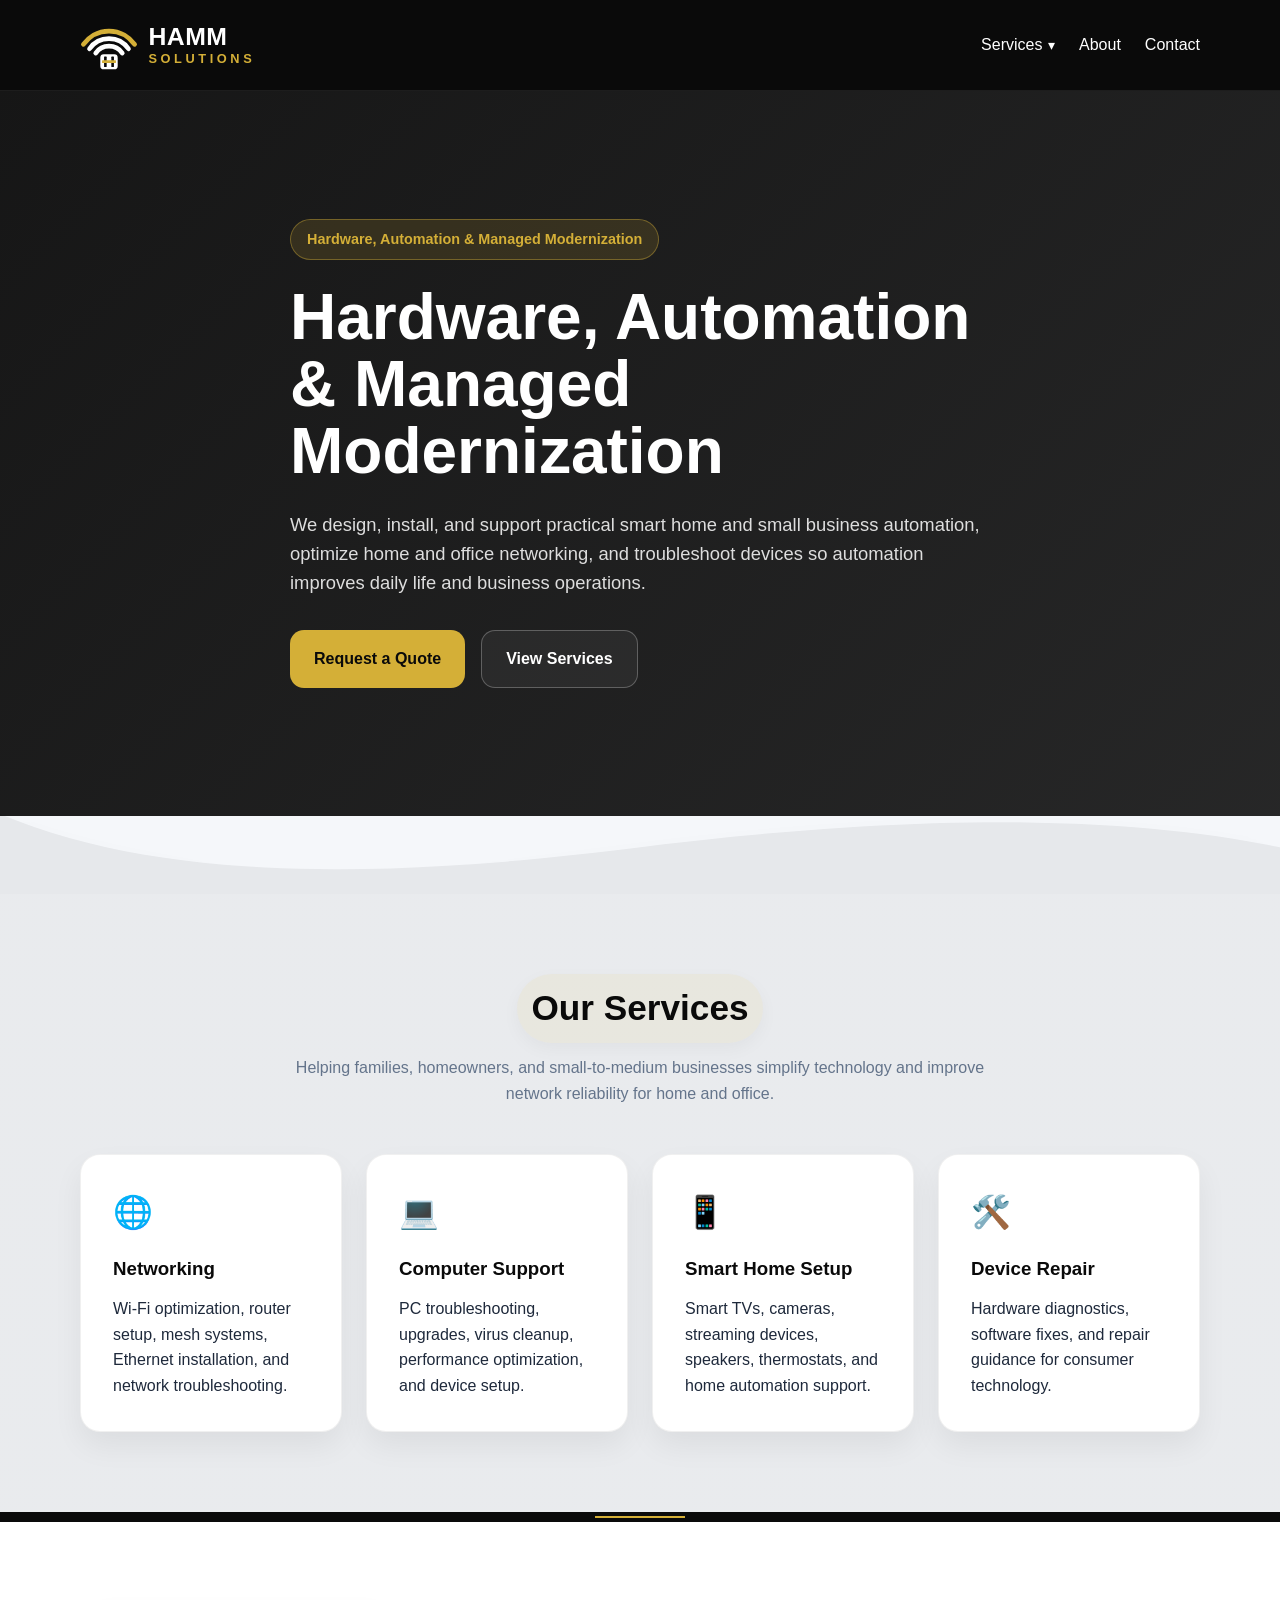
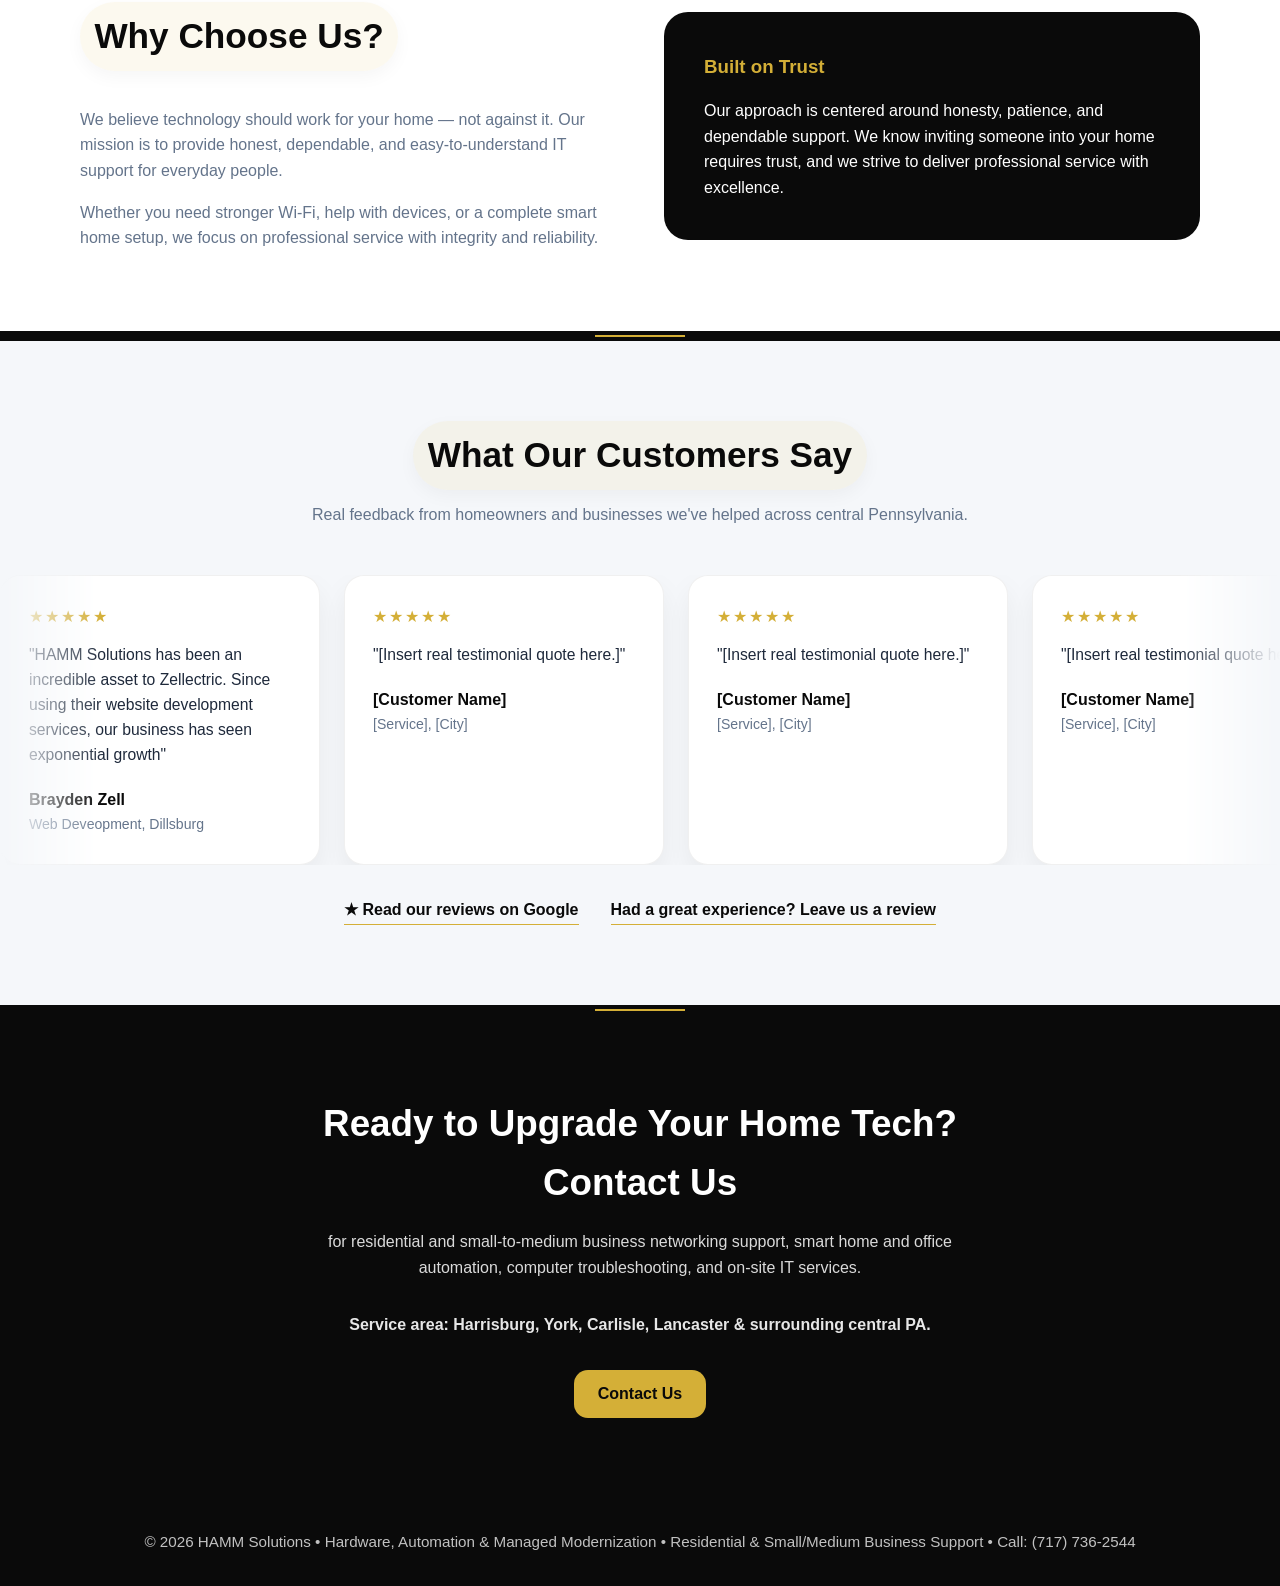
==== commit 6500706f: "zell testimony" ====
--- a/index.html
+++ b/index.html
@@ -468,9 +468,8 @@
 
     .testimonial-track {
       display: flex;
-      gap: 1.5rem;
       width: max-content;
-      animation: testimonial-scroll 60s linear infinite;
+      animation: testimonial-scroll 84s linear infinite;
     }
 
     .testimonial-marquee:hover .testimonial-track {
@@ -485,6 +484,7 @@
     .testimonial-card {
       flex: 0 0 auto;
       width: 320px;
+      margin-right: 1.5rem;
       background: var(--card);
       border: 1px solid rgba(10,10,10,0.06);
       border-radius: 20px;
@@ -902,6 +902,13 @@
         <div class="testimonial-track" role="list">
           <div class="testimonial-card" role="listitem">
             <div class="testimonial-stars" aria-hidden="true">★★★★★</div>
+            <p class="testimonial-quote">"HAMM Solutions has been an incredible asset to Zellectric. Since using their website development services,
+            our business has seen exponential growth"</p>
+            <p class="testimonial-author">Brayden Zell</p>
+            <p class="testimonial-role">Web Deveopment, Dillsburg</p>
+          </div>
+          <div class="testimonial-card" role="listitem">
+            <div class="testimonial-stars" aria-hidden="true">★★★★★</div>
             <p class="testimonial-quote">"[Insert real testimonial quote here.]"</p>
             <p class="testimonial-author">[Customer Name]</p>
             <p class="testimonial-role">[Service], [City]</p>
@@ -930,7 +937,26 @@
             <p class="testimonial-author">[Customer Name]</p>
             <p class="testimonial-role">[Service], [City]</p>
           </div>
-          <!-- Duplicate set for seamless loop; hidden from assistive tech -->
+          <div class="testimonial-card" role="listitem">
+            <div class="testimonial-stars" aria-hidden="true">★★★★★</div>
+            <p class="testimonial-quote">"[Insert real testimonial quote here.]"</p>
+            <p class="testimonial-author">[Customer Name]</p>
+            <p class="testimonial-role">[Service], [City]</p>
+          </div>
+          <!-- Duplicate set for seamless loop; hidden from assistive tech. Must mirror the set above exactly (same cards, same order) or the loop will visibly skip/cut off near the seam. -->
+          <div class="testimonial-card" aria-hidden="true">
+            <div class="testimonial-stars" aria-hidden="true">★★★★★</div>
+            <p class="testimonial-quote">"HAMM Solutions has been an incredible asset to Zellectric. Since using their website development services,
+            our business has seen exponential growth"</p>
+            <p class="testimonial-author">Brayden Zell</p>
+            <p class="testimonial-role">Web Deveopment, Dillsburg</p>
+          </div>
+          <div class="testimonial-card" aria-hidden="true">
+            <div class="testimonial-stars" aria-hidden="true">★★★★★</div>
+            <p class="testimonial-quote">"[Insert real testimonial quote here.]"</p>
+            <p class="testimonial-author">[Customer Name]</p>
+            <p class="testimonial-role">[Service], [City]</p>
+          </div>
           <div class="testimonial-card" aria-hidden="true">
             <div class="testimonial-stars" aria-hidden="true">★★★★★</div>
             <p class="testimonial-quote">"[Insert real testimonial quote here.]"</p>
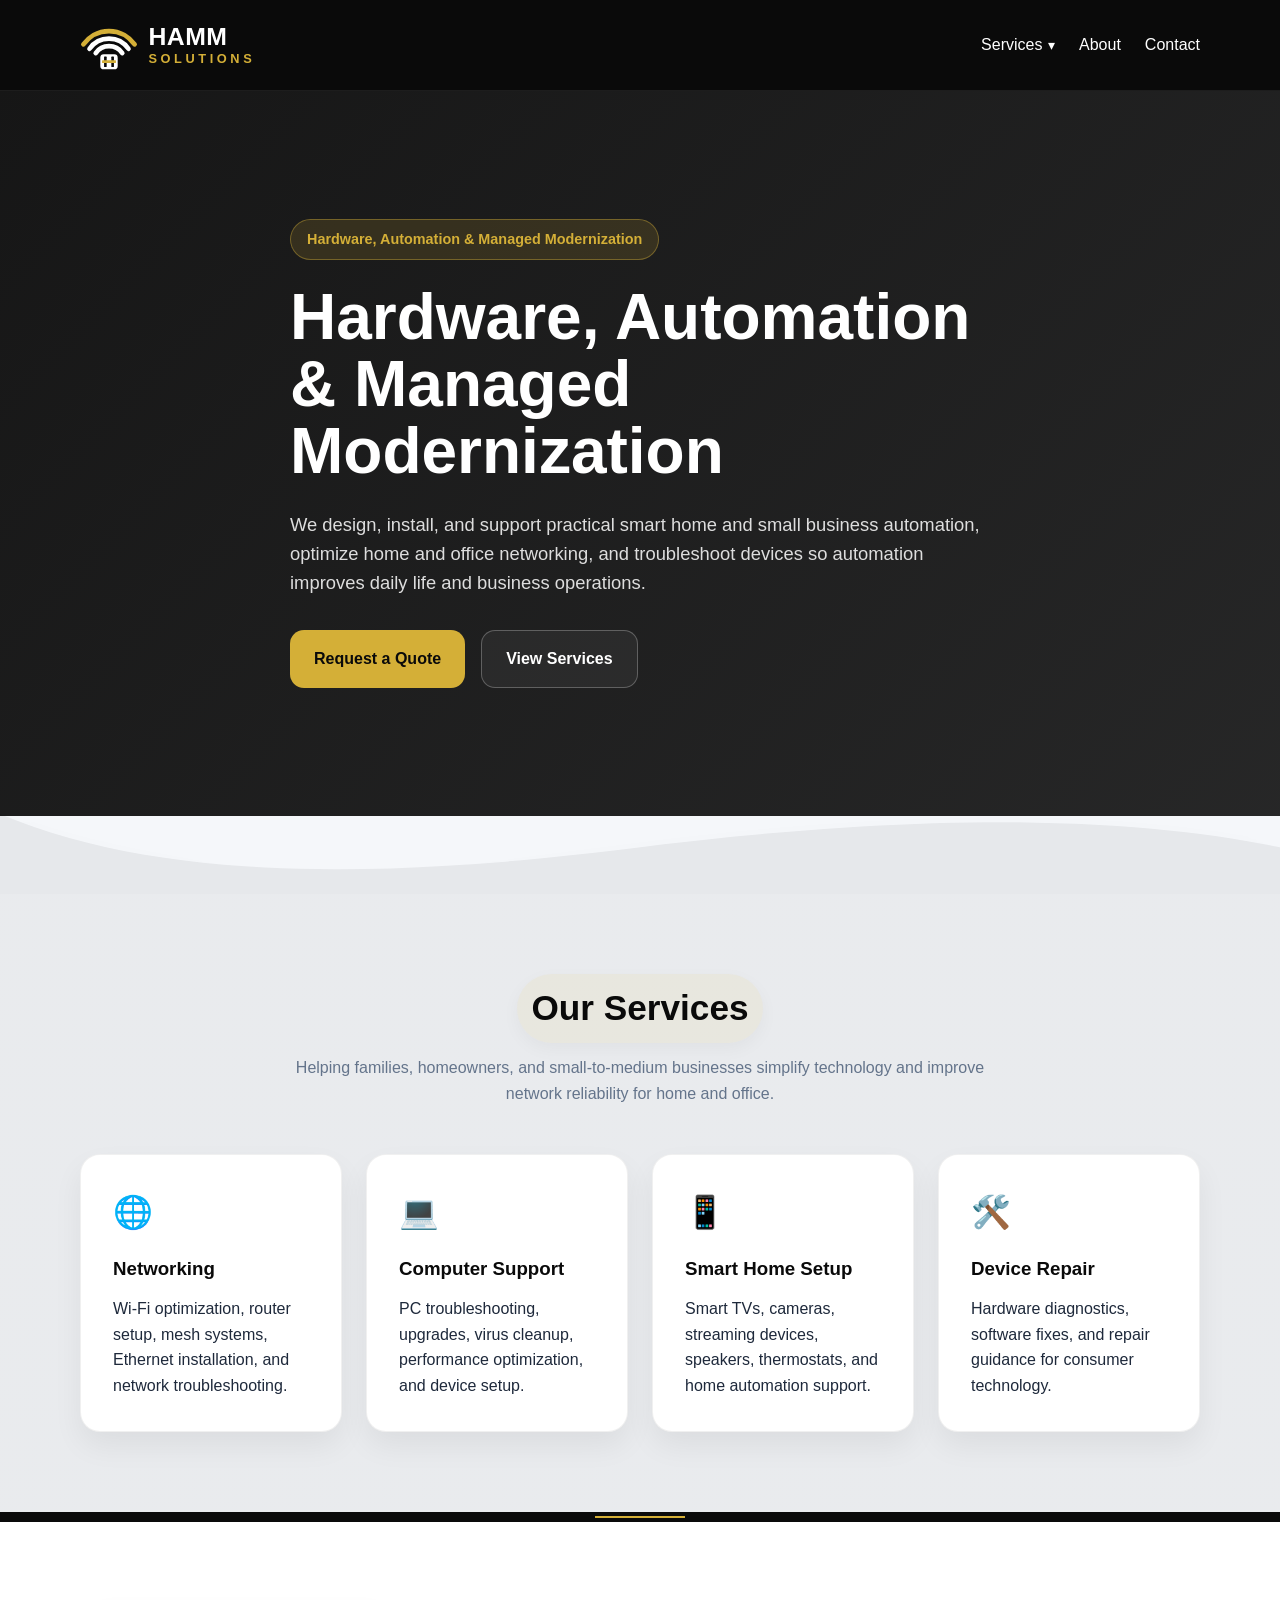
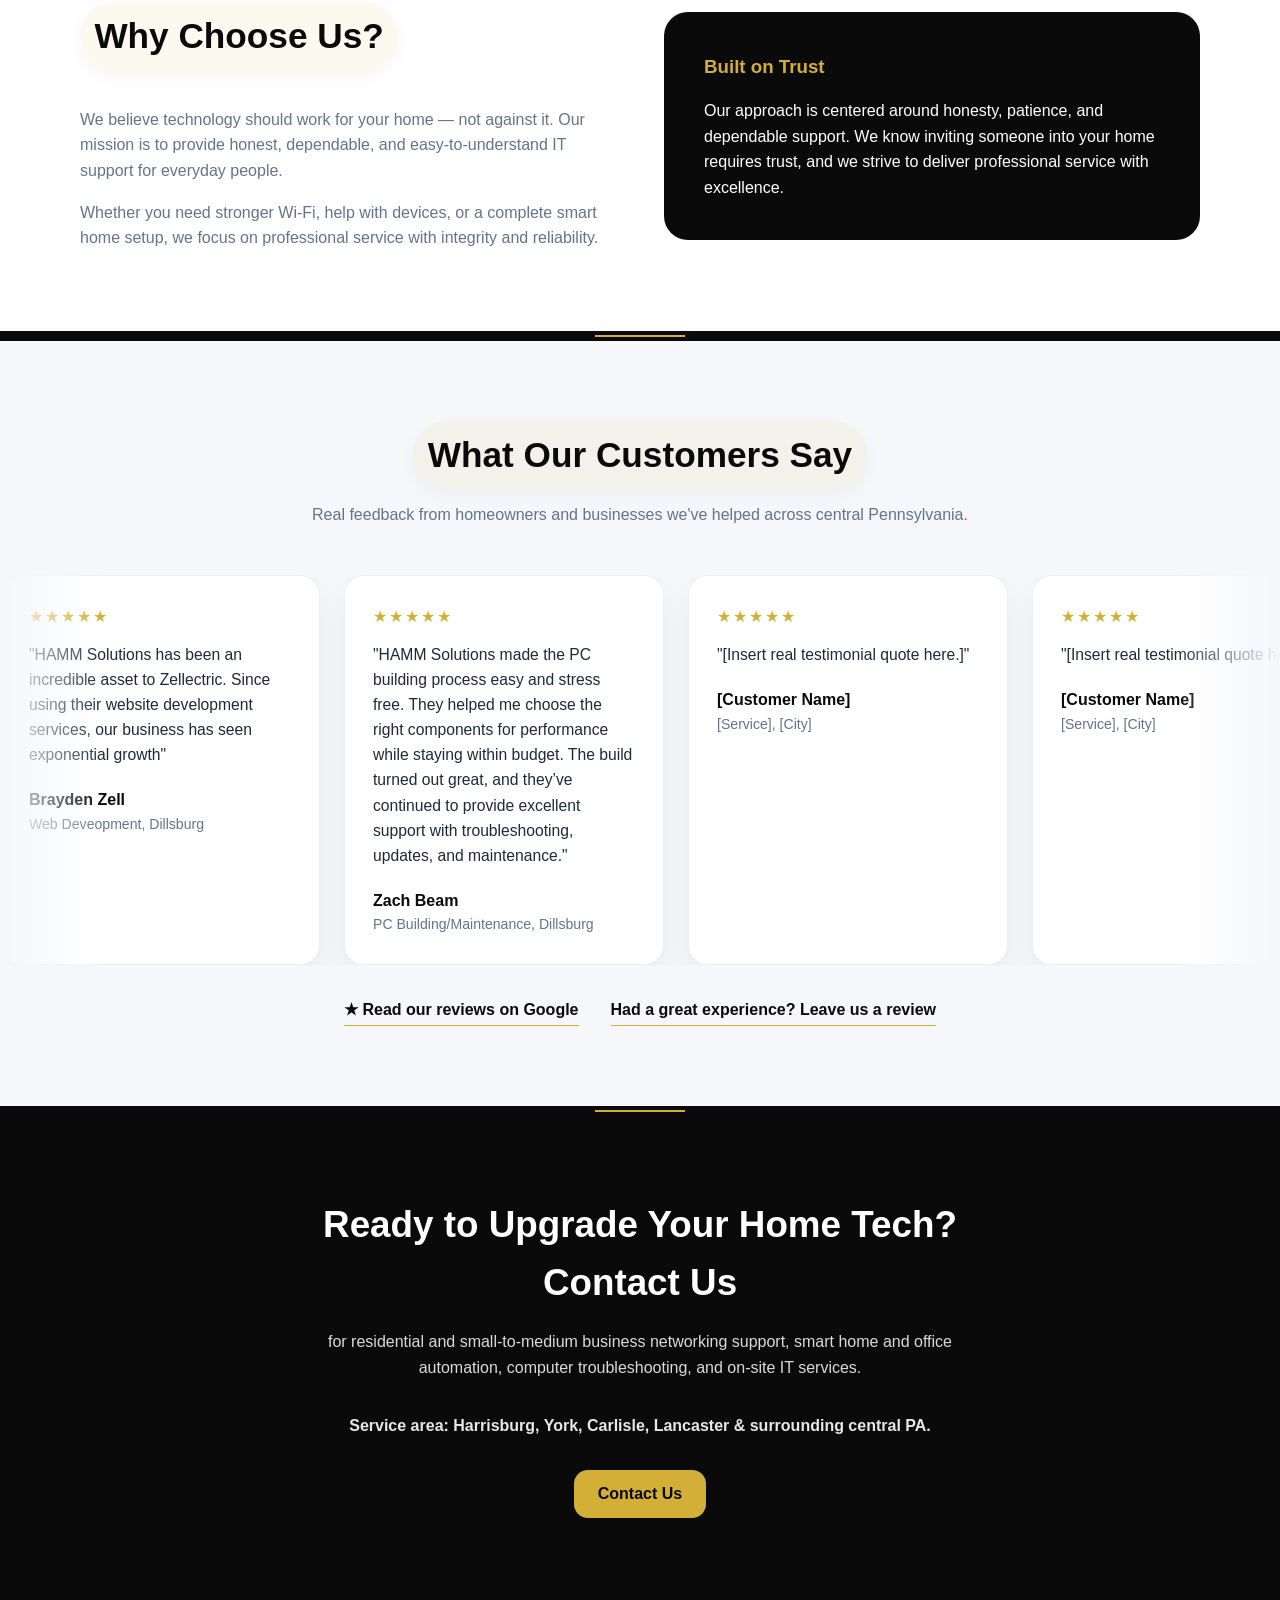
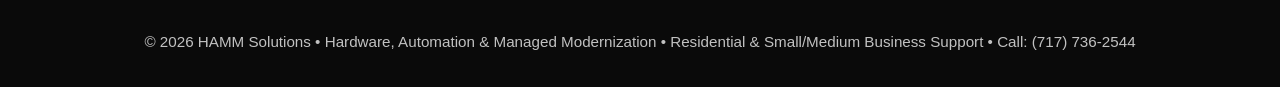
==== commit d6dfd419: "upda" ====
--- a/index.html
+++ b/index.html
@@ -909,9 +909,10 @@
           </div>
           <div class="testimonial-card" role="listitem">
             <div class="testimonial-stars" aria-hidden="true">★★★★★</div>
-            <p class="testimonial-quote">"[Insert real testimonial quote here.]"</p>
-            <p class="testimonial-author">[Customer Name]</p>
-            <p class="testimonial-role">[Service], [City]</p>
+            <p class="testimonial-quote">"HAMM Solutions made the PC building process easy and stress free. They helped me choose the right components
+             for performance while staying within budget. The build turned out great, and they’ve continued to provide excellent support with troubleshooting, updates, and maintenance."</p>
+            <p class="testimonial-author">Zach Beam</p>
+            <p class="testimonial-role">PC Building/Maintenance, Dillsburg</p>
           </div>
           <div class="testimonial-card" role="listitem">
             <div class="testimonial-stars" aria-hidden="true">★★★★★</div>
@@ -959,9 +960,10 @@
           </div>
           <div class="testimonial-card" aria-hidden="true">
             <div class="testimonial-stars" aria-hidden="true">★★★★★</div>
-            <p class="testimonial-quote">"[Insert real testimonial quote here.]"</p>
-            <p class="testimonial-author">[Customer Name]</p>
-            <p class="testimonial-role">[Service], [City]</p>
+            <p class="testimonial-quote">"HAMM Solutions made the PC building process easy and stress free. They helped me choose the right components
+             for performance while staying within budget. The build turned out great, and they’ve continued to provide excellent support with troubleshooting, updates, and maintenance."</p>
+            <p class="testimonial-author">Zach Beam</p>
+            <p class="testimonial-role">PC Building/Maintenance, Dillsburg</p>
           </div>
           <div class="testimonial-card" aria-hidden="true">
             <div class="testimonial-stars" aria-hidden="true">★★★★★</div>
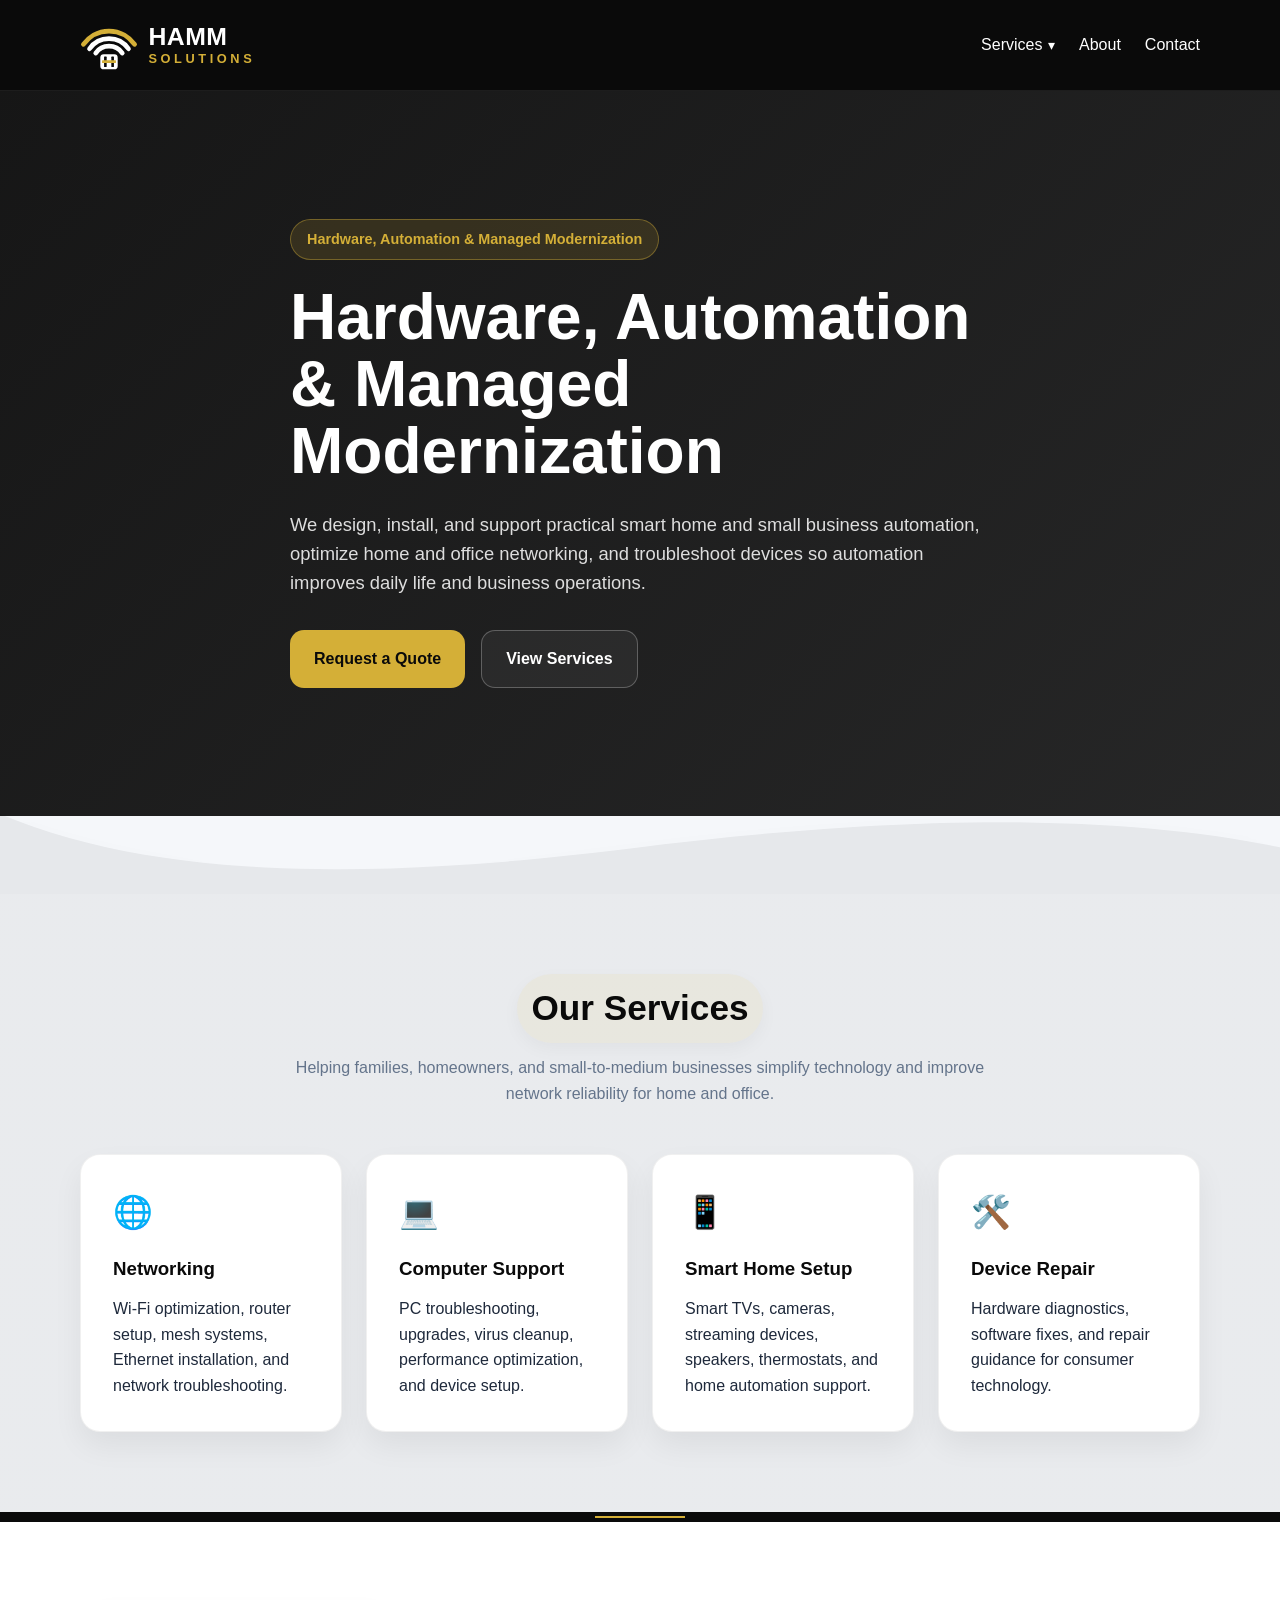
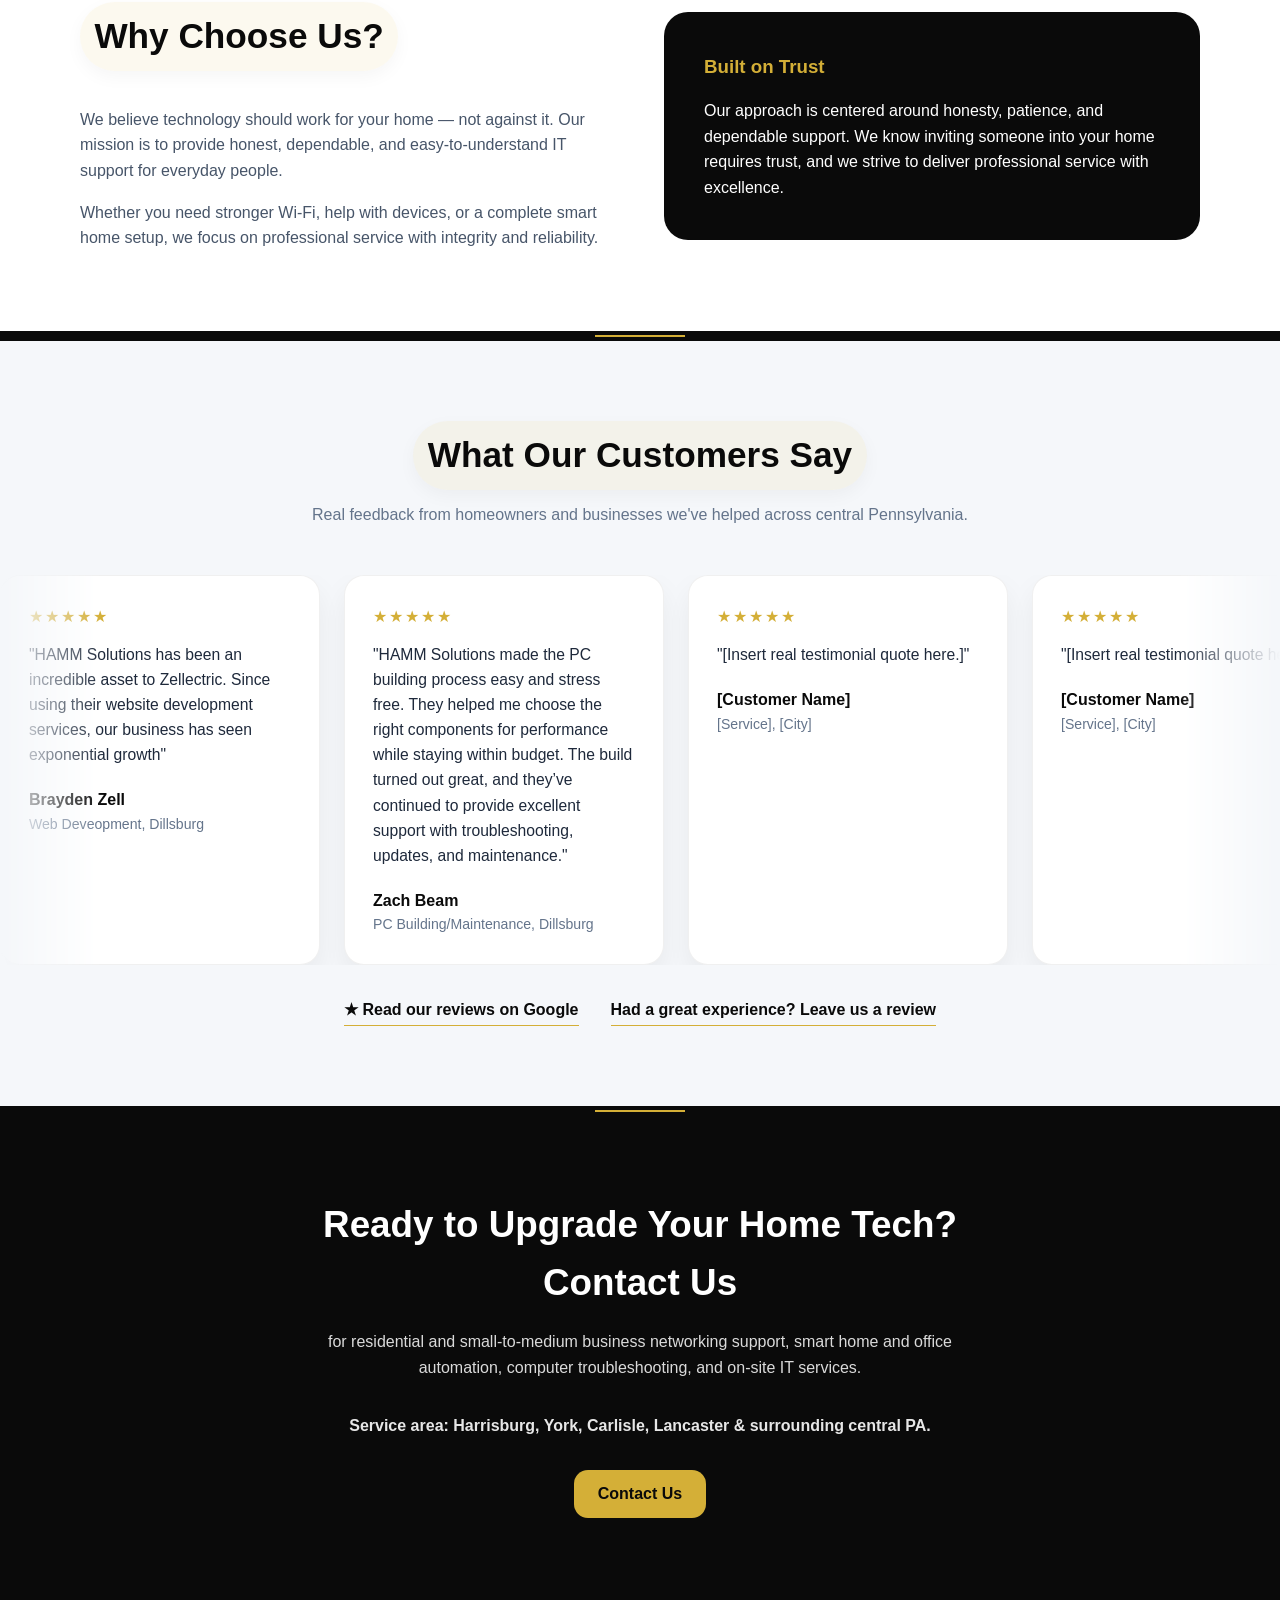
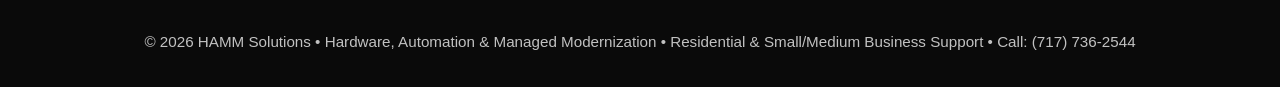
==== commit 336fac0d: "optimization updates" ====
--- a/index.html
+++ b/index.html
@@ -33,59 +33,12 @@
   <link rel="preconnect" href="https://fonts.gstatic.com" crossorigin>
   <link href="https://fonts.googleapis.com/css2?family=Inter:wght@400;500;600;700;800&display=swap" rel="stylesheet">
   <link rel="preload" as="image" href="https://images.unsplash.com/photo-1516321318423-f06f85e504b3?q=80&w=1920&auto=format&fit=crop" />
+  <link rel="icon" href="images/favicon.ico" sizes="any">
   <link rel="icon" href="images/favicon.svg" type="image/svg+xml">
+  <link rel="apple-touch-icon" href="images/favicon-180.png">
   <link rel="stylesheet" href="theme.css">
 
   <style>
-    * {
-      margin: 0;
-      padding: 0;
-      box-sizing: border-box;
-    }
-
-    body {
-      font-family: 'Inter', sans-serif;
-      background: var(--light);
-      color: var(--text);
-      line-height: 1.6;
-    }
-
-    html {
-      scroll-behavior: smooth;
-    }
-
-    .skip-link {
-      position: absolute;
-      left: -999px;
-      top: auto;
-      width: 1px;
-      height: 1px;
-      overflow: hidden;
-    }
-
-    .skip-link:focus {
-      left: 1rem;
-      top: 1rem;
-      width: auto;
-      height: auto;
-      padding: 0.75rem 1rem;
-      background: var(--navy);
-      color: white;
-      border-radius: 0.5rem;
-      z-index: 2000;
-      box-shadow: 0 12px 32px rgba(0, 0, 0, 0.18);
-    }
-
-    a {
-      text-decoration: none;
-      color: inherit;
-    }
-
-    .container {
-      width: min(1120px, 92%);
-      margin: 0 auto;
-    }
-
     header {
       background: var(--navy);
       color: white;
@@ -102,118 +55,11 @@
       padding: 1rem 0;
     }
 
-    .logo {
-      display: flex;
-      align-items: center;
-      gap: 0.65rem;
-      text-decoration: none;
-      color: white;
-    }
-
-    .logo-icon {
-      width: clamp(40px, 9vw, 58px);
-      height: clamp(40px, 9vw, 58px);
-      flex-shrink: 0;
-    }
-
-    .logo-text {
-      display: flex;
-      flex-direction: column;
-      line-height: 1.15;
-    }
-
-    .logo-word {
-      font-size: clamp(1.15rem, 3.8vw, 1.55rem);
-      font-weight: 800;
-      letter-spacing: 0.5px;
-    }
-
-    .logo-sub {
-      font-size: clamp(0.62rem, 2vw, 0.8rem);
-      font-weight: 600;
-      letter-spacing: 0.28em;
-      color: var(--gold);
-    }
-
     .nav-links {
       display: flex;
       gap: 1.5rem;
       font-weight: 500;
       align-items: center;
-    }
-
-    .nav-links a,
-    .dropdown-toggle {
-      color: white;
-      background: transparent;
-      border: none;
-      font: inherit;
-      cursor: pointer;
-      padding: 0;
-    }
-
-    .nav-links a:hover,
-    .dropdown-toggle:hover,
-    .dropdown-toggle:focus {
-      color: var(--gold);
-      transition: color 0.2s ease;
-    }
-
-    .dropdown {
-      position: relative;
-    }
-
-    .dropdown-menu {
-      position: absolute;
-      top: calc(100% + 0.5rem);
-      right: 0;
-      min-width: 220px;
-      background: white;
-      border-radius: 14px;
-      box-shadow: 0 18px 40px rgba(2,6,23,0.15);
-      opacity: 0;
-      visibility: hidden;
-      transform: translateY(10px);
-      transition: opacity 0.18s ease, transform 0.18s ease, visibility 0.18s ease;
-      z-index: 1000;
-    }
-
-    .dropdown:hover .dropdown-menu,
-    .dropdown:focus-within .dropdown-menu,
-    .dropdown.open .dropdown-menu {
-      opacity: 1;
-      visibility: visible;
-      transform: translateY(0);
-    }
-
-    .dropdown-menu a {
-      display: block;
-      padding: 0.95rem 1rem;
-      color: var(--navy);
-      border-bottom: 1px solid rgba(10,10,10,0.08);
-      font-weight: 500;
-      transition: background 0.18s ease;
-    }
-
-    .dropdown-menu a:last-child {
-      border-bottom: none;
-    }
-
-    .dropdown-menu a:hover,
-    .dropdown-menu a:focus {
-      background: rgba(212,175,55,0.08);
-    }
-
-    .dropdown-toggle::after {
-      content: '▾';
-      display: inline-block;
-      margin-left: 0.35rem;
-      font-size: 0.9rem;
-    }
-
-    .nav-links a:hover {
-      color: var(--gold);
-      transition: 0.2s ease;
     }
 
     .hero {
@@ -257,27 +103,6 @@
       gap: 1rem;
     }
 
-    .btn {
-      display: inline-block;
-      padding: 0.95rem 1.5rem;
-      border-radius: 14px;
-      font-weight: 600;
-      transition: 0.25s ease;
-      cursor: pointer;
-      border: none;
-      font-family: inherit;
-      font-size: inherit;
-    }
-
-    .btn-primary {
-      background: var(--gold);
-      color: var(--navy);
-    }
-
-    .btn-primary:hover {
-      transform: translateY(-2px);
-    }
-
     .btn-secondary {
       border: 1px solid rgba(255,255,255,0.25);
       color: white;
@@ -312,34 +137,6 @@
       color: var(--muted);
       max-width: 700px;
       margin: 0 auto;
-    }
-
-    .gallery-grid {
-      display: grid;
-      grid-template-columns: repeat(auto-fit, minmax(220px, 1fr));
-      gap: 1.5rem;
-      margin-top: 2rem;
-    }
-
-    .gallery-card {
-      border-radius: 20px;
-      overflow: hidden;
-      background: var(--card);
-      box-shadow: 0 18px 40px rgba(2,6,23,0.08);
-    }
-
-    .gallery-card img {
-      width: 100%;
-      display: block;
-      object-fit: cover;
-      aspect-ratio: 4 / 3;
-    }
-
-    .gallery-caption {
-      padding: 1rem 1.25rem 1.25rem;
-      color: var(--text);
-      font-size: 0.98rem;
-      line-height: 1.5;
     }
 
     .services-grid {
@@ -566,127 +363,6 @@
       justify-content: center;
       flex-wrap: wrap;
       gap: 1rem;
-    }
-
-    footer {
-      background: var(--navy);
-      color: rgba(255,255,255,0.75);
-      text-align: center;
-      padding: 2rem 0;
-      font-size: 0.95rem;
-    }
-
-    /* ── Contact Modal ── (outside media query so it works on all screen sizes) */
-    .contact-modal {
-      position: fixed;
-      inset: 0;
-      display: none;
-      align-items: center;
-      justify-content: center;
-      z-index: 2000;
-    }
-
-    .contact-modal[aria-hidden="false"] {
-      display: flex;
-    }
-
-    .contact-modal-overlay {
-      position: absolute;
-      inset: 0;
-      background: rgba(10,10,10,0.6);
-    }
-
-    .contact-modal-panel {
-      position: relative;
-      background: var(--card);
-      color: var(--text);
-      border-radius: 20px;
-      max-width: 560px;
-      width: 92%;
-      padding: 2rem;
-      box-shadow: 0 24px 60px rgba(2,6,23,0.25);
-      z-index: 10;
-    }
-
-    .contact-modal-panel h3 {
-      font-size: 1.4rem;
-      color: var(--navy);
-      margin-bottom: 1.25rem;
-    }
-
-    .contact-modal-close {
-      position: absolute;
-      top: 1rem;
-      right: 1rem;
-      background: transparent;
-      border: none;
-      font-size: 1.5rem;
-      cursor: pointer;
-      color: var(--muted);
-      line-height: 1;
-      padding: 0.25rem 0.5rem;
-      border-radius: 6px;
-      transition: background 0.15s ease;
-    }
-
-    .contact-modal-close:hover {
-      background: rgba(10,10,10,0.06);
-    }
-
-    .contact-modal-panel label {
-      display: block;
-      margin-top: 1rem;
-      font-weight: 600;
-      font-size: 0.9rem;
-      color: var(--muted);
-      margin-bottom: 0.3rem;
-    }
-
-    .contact-modal-panel input,
-    .contact-modal-panel textarea {
-      width: 100%;
-      padding: 0.65rem 0.85rem;
-      border: 1.5px solid rgba(10,10,10,0.35);
-      border-radius: 10px;
-      font-family: inherit;
-      font-size: 1rem;
-      color: var(--text);
-      background: var(--light);
-      transition: border-color 0.15s ease, box-shadow 0.15s ease;
-    }
-
-    .contact-modal-panel input:focus,
-    .contact-modal-panel textarea:focus {
-      outline: none;
-      border-color: var(--gold);
-      box-shadow: 0 0 0 3px rgba(212,175,55,0.2);
-    }
-
-    .contact-modal-panel textarea {
-      resize: vertical;
-    }
-
-    .form-actions {
-      display: flex;
-      gap: 0.75rem;
-      margin-top: 1.25rem;
-      justify-content: flex-end;
-    }
-
-    .btn-cancel {
-      background: rgba(10,10,10,0.06);
-      color: var(--navy);
-    }
-
-    .btn-cancel:hover {
-      background: rgba(10,10,10,0.1);
-    }
-
-    #contact-form-status {
-      margin-top: 0.75rem;
-      font-size: 0.95rem;
-      color: var(--muted);
-      min-height: 1.4em;
     }
 
     @media (max-width: 768px) {
@@ -803,7 +479,7 @@
         </p>
 
         <div class="hero-buttons">
-          <button id="hero-quote-btn" class="btn btn-primary">Request a Quote</button>
+          <button id="hero-quote-btn" class="btn btn-primary" data-open-contact>Request a Quote</button>
           <a href="#services" class="btn btn-secondary">View Services</a>
         </div>
       </div>
@@ -866,12 +542,12 @@
               <h2>Why Choose Us?</h2>
             </div>
 
-            <p style="margin-bottom:1rem; color:var(--muted);">
+            <p style="margin-bottom:1rem; color:#475569;">
               We believe technology should work for your home — not against it.
               Our mission is to provide honest, dependable, and easy-to-understand IT support for everyday people.
             </p>
 
-            <p style="color:var(--muted);">
+            <p style="color:#475569;">
               Whether you need stronger Wi‑Fi, help with devices, or a complete smart home setup,
               we focus on professional service with integrity and reliability.
             </p>
@@ -1012,7 +688,7 @@
         <p style="margin-top:0.75rem; color:rgba(255,255,255,0.9); font-weight:600;">Service area: Harrisburg, York, Carlisle, Lancaster &amp; surrounding central PA.</p>
 
         <div class="contact-buttons">
-          <button id="contact-open-btn" class="btn btn-primary">Contact Us</button>
+          <button id="contact-open-btn" class="btn btn-primary" data-open-contact>Contact Us</button>
         </div>
       </div>
     </section>
@@ -1109,150 +785,7 @@
     })();
   </script>
 
-  <script>
-    // Contact modal
-    (function() {
-      const modal = document.getElementById('contact-modal');
-      const openBtn = document.getElementById('contact-open-btn');
-      if (!modal || !openBtn) return;
-
-      const closeElems = modal.querySelectorAll('[data-action="close"]');
-      const form = document.getElementById('contact-form');
-      const statusEl = document.getElementById('contact-form-status');
-      const submitBtn = form.querySelector('button[type="submit"]');
-      const endpoint = 'https://contact-form-hammsolutions.jdhamm17.workers.dev';
-
-      const COOLDOWN_MS = 2 * 60 * 1000; // 2 minutes
-      const COOLDOWN_KEY = 'hammContactLastSent';
-      let cooldownTimer = null;
-
-      function getRemainingCooldown() {
-        const last = parseInt(localStorage.getItem(COOLDOWN_KEY) || '0', 10);
-        const remaining = COOLDOWN_MS - (Date.now() - last);
-        return remaining > 0 ? remaining : 0;
-      }
-
-      function formatRemaining(ms) {
-        const totalSeconds = Math.ceil(ms / 1000);
-        const minutes = Math.floor(totalSeconds / 60);
-        const seconds = totalSeconds % 60;
-        return minutes + ':' + String(seconds).padStart(2, '0');
-      }
-
-      function stopCooldownDisplay() {
-        if (cooldownTimer) {
-          clearInterval(cooldownTimer);
-          cooldownTimer = null;
-        }
-      }
-
-      function startCooldownDisplay() {
-        stopCooldownDisplay();
-        submitBtn.disabled = true;
-
-        function tick() {
-          const remaining = getRemainingCooldown();
-          if (remaining <= 0) {
-            stopCooldownDisplay();
-            submitBtn.disabled = false;
-            statusEl.textContent = '';
-            return;
-          }
-          statusEl.textContent = 'Please wait ' + formatRemaining(remaining) + ' before sending another message.';
-        }
-
-        tick();
-        cooldownTimer = setInterval(tick, 1000);
-      }
-
-      function openModal() {
-        modal.setAttribute('aria-hidden', 'false');
-        document.body.style.overflow = 'hidden';
-        const first = form.querySelector('input, textarea');
-        if (first) first.focus();
-
-        if (getRemainingCooldown() > 0) startCooldownDisplay();
-      }
-
-      function closeModal() {
-        modal.setAttribute('aria-hidden', 'true');
-        document.body.style.overflow = '';
-        if (getRemainingCooldown() <= 0) statusEl.textContent = '';
-        openBtn.focus();
-      }
-
-      openBtn.addEventListener('click', openModal);
-
-      const heroQuoteBtn = document.getElementById('hero-quote-btn');
-      if (heroQuoteBtn) heroQuoteBtn.addEventListener('click', openModal);
-
-      closeElems.forEach(el => el.addEventListener('click', closeModal));
-
-      modal.addEventListener('click', (e) => {
-        if (e.target === e.currentTarget || e.target.classList.contains('contact-modal-overlay')) closeModal();
-      });
-
-      document.addEventListener('keydown', (e) => {
-        if (e.key === 'Escape' && modal.getAttribute('aria-hidden') === 'false') closeModal();
-      });
-
-      form.addEventListener('submit', async (e) => {
-        e.preventDefault();
-
-        if (getRemainingCooldown() > 0) {
-          startCooldownDisplay();
-          return;
-        }
-
-        const data = {
-          name: (form.name.value || '').trim(),
-          email: (form.email.value || '').trim(),
-          phone: (form.phone.value || '').trim(),
-          message: (form.message.value || '').trim()
-        };
-
-        if (!data.name || !data.email || !data.message) {
-          statusEl.textContent = 'Please complete all fields.';
-          return;
-        }
-
-        statusEl.textContent = 'Sending…';
-        submitBtn.disabled = true;
-
-        try {
-          const res = await fetch(endpoint, {
-            method: 'POST',
-            headers: { 'Content-Type': 'application/json' },
-            body: JSON.stringify(data),
-            mode: 'cors'
-          });
-
-          if (res.ok) {
-            localStorage.setItem(COOLDOWN_KEY, String(Date.now()));
-            statusEl.textContent = 'Message sent — thank you!';
-            form.reset();
-            setTimeout(() => {
-              closeModal();
-              startCooldownDisplay();
-            }, 1400);
-          } else {
-            let message = 'Send failed — please try again later.';
-            try {
-              const body = await res.json();
-              if (body && body.error) message = body.error;
-            } catch (_) {}
-            console.error('Contact submit failed', res.status, message);
-            statusEl.textContent = message;
-            submitBtn.disabled = false;
-          }
-        } catch (err) {
-          console.error(err);
-          statusEl.textContent = 'Network error — please try again later.';
-          submitBtn.disabled = false;
-        }
-      });
-    })();
-  </script>
+  <script src="scripts/contact-modal.js"></script>
 
 </body>
 </html>
--- a/theme.css
+++ b/theme.css
@@ -6,3 +6,204 @@
   --muted: #64748B;
   --card:  #FFFFFF;
 }
+
+/* Shared base + components used on every page */
+* { margin: 0; padding: 0; box-sizing: border-box; }
+html { scroll-behavior: smooth; }
+body { font-family: 'Inter', sans-serif; background: var(--light); color: var(--text); line-height: 1.6; }
+a { text-decoration: none; color: inherit; }
+.container { width: min(1120px, 92%); margin: 0 auto; }
+
+.logo { display: flex; align-items: center; gap: 0.65rem; text-decoration: none; color: white; }
+.logo-icon { width: clamp(40px, 9vw, 58px); height: clamp(40px, 9vw, 58px); flex-shrink: 0; }
+.logo-text { display: flex; flex-direction: column; line-height: 1.15; }
+.logo-word { font-size: clamp(1.15rem, 3.8vw, 1.55rem); font-weight: 800; letter-spacing: 0.5px; }
+.logo-sub { font-size: clamp(0.62rem, 2vw, 0.8rem); font-weight: 600; letter-spacing: 0.28em; color: var(--gold); }
+
+.nav-links a,
+.dropdown-toggle {
+  color: white;
+  background: transparent;
+  border: none;
+  font: inherit;
+  cursor: pointer;
+  padding: 0;
+}
+
+.nav-links a:hover,
+.dropdown-toggle:hover,
+.dropdown-toggle:focus {
+  color: var(--gold);
+  transition: color 0.2s ease;
+}
+
+.dropdown { position: relative; }
+.dropdown-toggle::after { content: '▾'; display: inline-block; margin-left: 0.35rem; font-size: 0.9rem; }
+
+.dropdown-menu {
+  position: absolute;
+  top: calc(100% + 0.5rem);
+  right: 0;
+  min-width: 220px;
+  background: white;
+  border-radius: 14px;
+  box-shadow: 0 18px 40px rgba(2,6,23,0.15);
+  opacity: 0;
+  visibility: hidden;
+  transform: translateY(10px);
+  transition: opacity 0.18s ease, transform 0.18s ease, visibility 0.18s ease;
+  z-index: 1000;
+}
+
+.dropdown:hover .dropdown-menu,
+.dropdown:focus-within .dropdown-menu,
+.dropdown.open .dropdown-menu {
+  opacity: 1;
+  visibility: visible;
+  transform: translateY(0);
+}
+
+.dropdown-menu a { display: block; padding: 0.95rem 1rem; color: var(--navy); border-bottom: 1px solid rgba(10,10,10,0.08); font-weight: 500; transition: background 0.18s ease; }
+.dropdown-menu a:last-child { border-bottom: none; }
+.dropdown-menu a:hover, .dropdown-menu a:focus { background: rgba(212,175,55,0.08); }
+
+.btn { display: inline-block; padding: 0.95rem 1.5rem; border-radius: 14px; font-weight: 600; transition: 0.25s ease; cursor: pointer; border: none; font-family: inherit; font-size: inherit; }
+.btn-primary { background: var(--gold); color: var(--navy); }
+.btn-primary:hover { transform: translateY(-2px); }
+
+footer { background: var(--navy); color: rgba(255,255,255,0.75); text-align: center; padding: 2rem 0; font-size: 0.95rem; }
+
+.skip-link {
+  position: absolute;
+  left: -999px;
+  top: auto;
+  width: 1px;
+  height: 1px;
+  overflow: hidden;
+}
+
+.skip-link:focus {
+  left: 1rem;
+  top: 1rem;
+  width: auto;
+  height: auto;
+  padding: 0.75rem 1rem;
+  background: var(--navy);
+  color: white;
+  border-radius: 0.5rem;
+  z-index: 2000;
+  box-shadow: 0 12px 32px rgba(0, 0, 0, 0.18);
+}
+
+/* ── Contact Modal ── (shared by every page) */
+.contact-modal {
+  position: fixed;
+  inset: 0;
+  display: none;
+  align-items: center;
+  justify-content: center;
+  z-index: 2000;
+}
+
+.contact-modal[aria-hidden="false"] {
+  display: flex;
+}
+
+.contact-modal-overlay {
+  position: absolute;
+  inset: 0;
+  background: rgba(10,10,10,0.6);
+}
+
+.contact-modal-panel {
+  position: relative;
+  background: var(--card);
+  color: var(--text);
+  border-radius: 20px;
+  max-width: 560px;
+  width: 92%;
+  padding: 2rem;
+  box-shadow: 0 24px 60px rgba(2,6,23,0.25);
+  z-index: 10;
+}
+
+.contact-modal-panel h3 {
+  font-size: 1.4rem;
+  color: var(--navy);
+  margin-bottom: 1.25rem;
+}
+
+.contact-modal-close {
+  position: absolute;
+  top: 1rem;
+  right: 1rem;
+  background: transparent;
+  border: none;
+  font-size: 1.5rem;
+  cursor: pointer;
+  color: var(--muted);
+  line-height: 1;
+  padding: 0.25rem 0.5rem;
+  border-radius: 6px;
+  transition: background 0.15s ease;
+}
+
+.contact-modal-close:hover {
+  background: rgba(10,10,10,0.06);
+}
+
+.contact-modal-panel label {
+  display: block;
+  margin-top: 1rem;
+  font-weight: 600;
+  font-size: 0.9rem;
+  color: var(--muted);
+  margin-bottom: 0.3rem;
+}
+
+.contact-modal-panel input,
+.contact-modal-panel textarea {
+  width: 100%;
+  padding: 0.65rem 0.85rem;
+  border: 1.5px solid rgba(10,10,10,0.35);
+  border-radius: 10px;
+  font-family: inherit;
+  font-size: 1rem;
+  color: var(--text);
+  background: var(--light);
+  transition: border-color 0.15s ease, box-shadow 0.15s ease;
+}
+
+.contact-modal-panel input:focus,
+.contact-modal-panel textarea:focus {
+  outline: none;
+  border-color: var(--gold);
+  box-shadow: 0 0 0 3px rgba(212,175,55,0.2);
+}
+
+.contact-modal-panel textarea {
+  resize: vertical;
+}
+
+.form-actions {
+  display: flex;
+  gap: 0.75rem;
+  margin-top: 1.25rem;
+  justify-content: flex-end;
+}
+
+.btn-cancel {
+  background: rgba(10,10,10,0.06);
+  color: var(--navy);
+}
+
+.btn-cancel:hover {
+  background: rgba(10,10,10,0.1);
+}
+
+#contact-form-status {
+  margin-top: 0.75rem;
+  font-size: 0.95rem;
+  color: var(--muted);
+  min-height: 1.4em;
+}
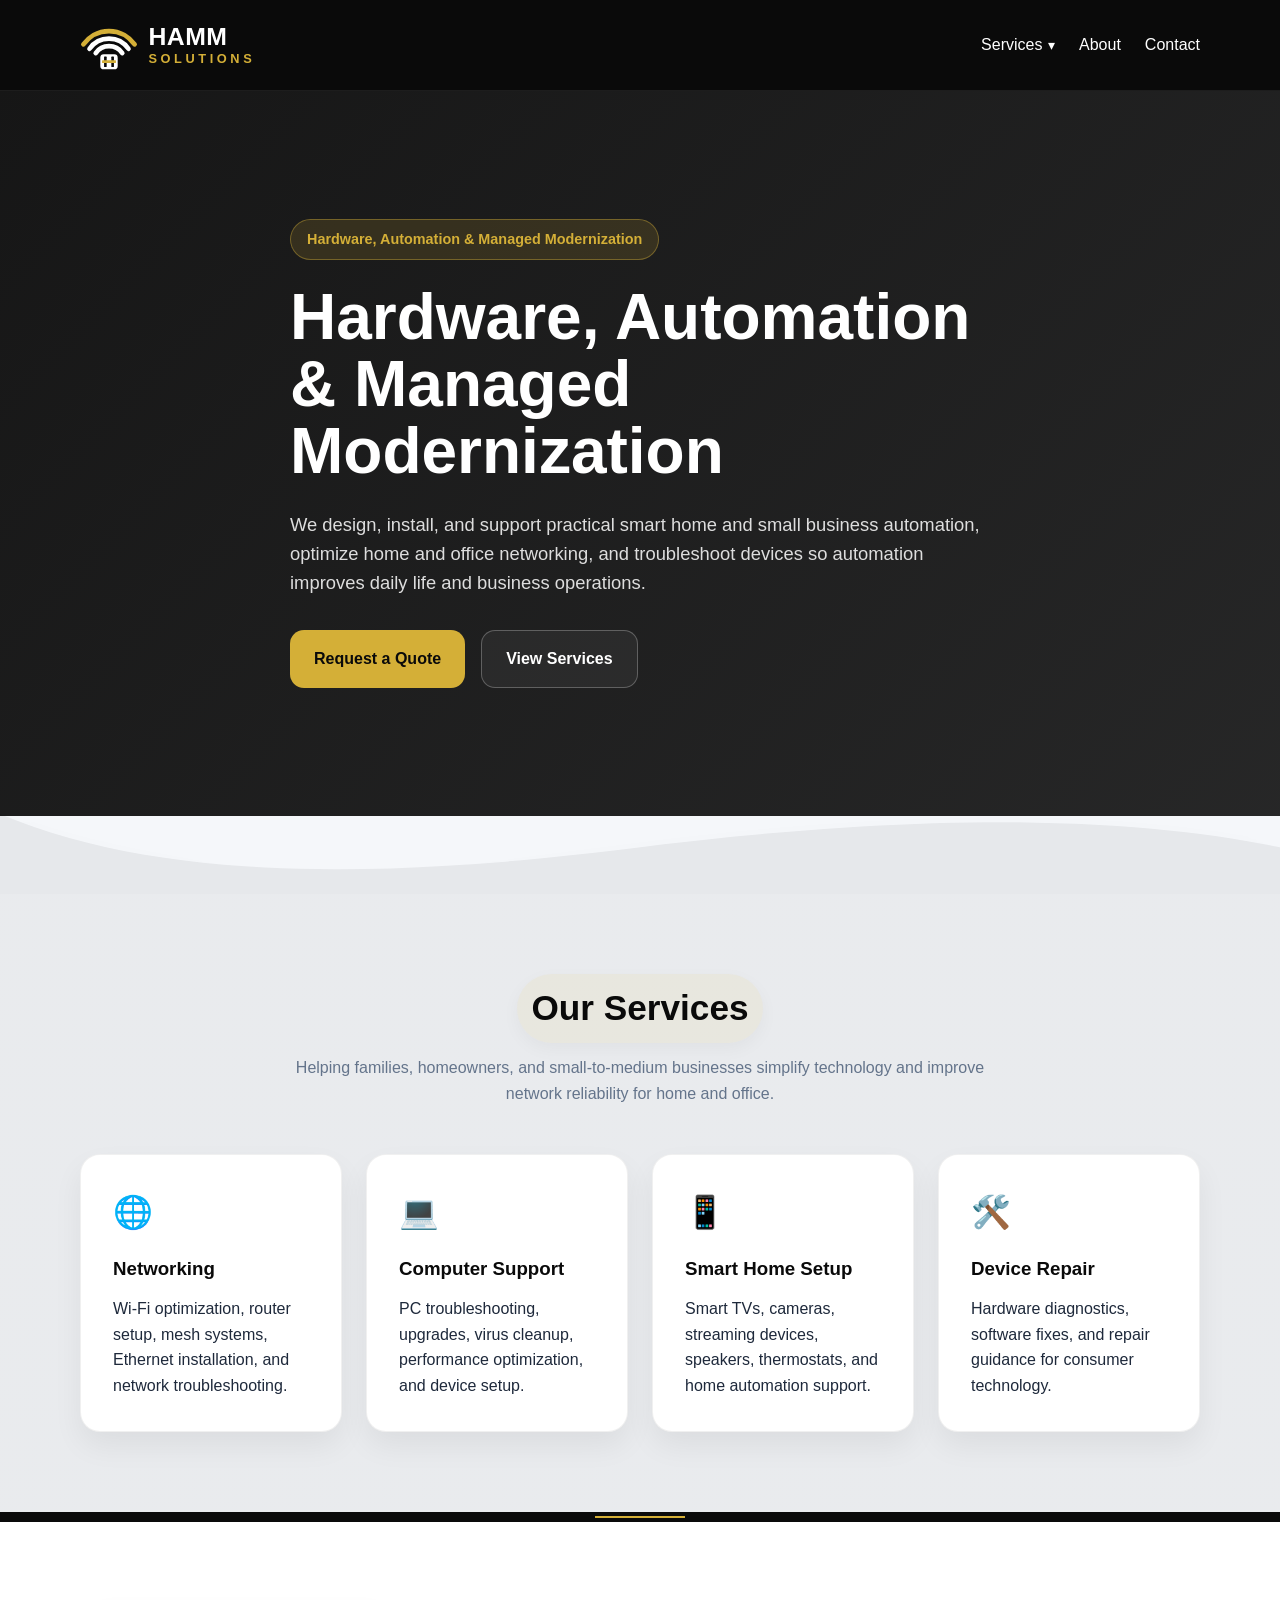
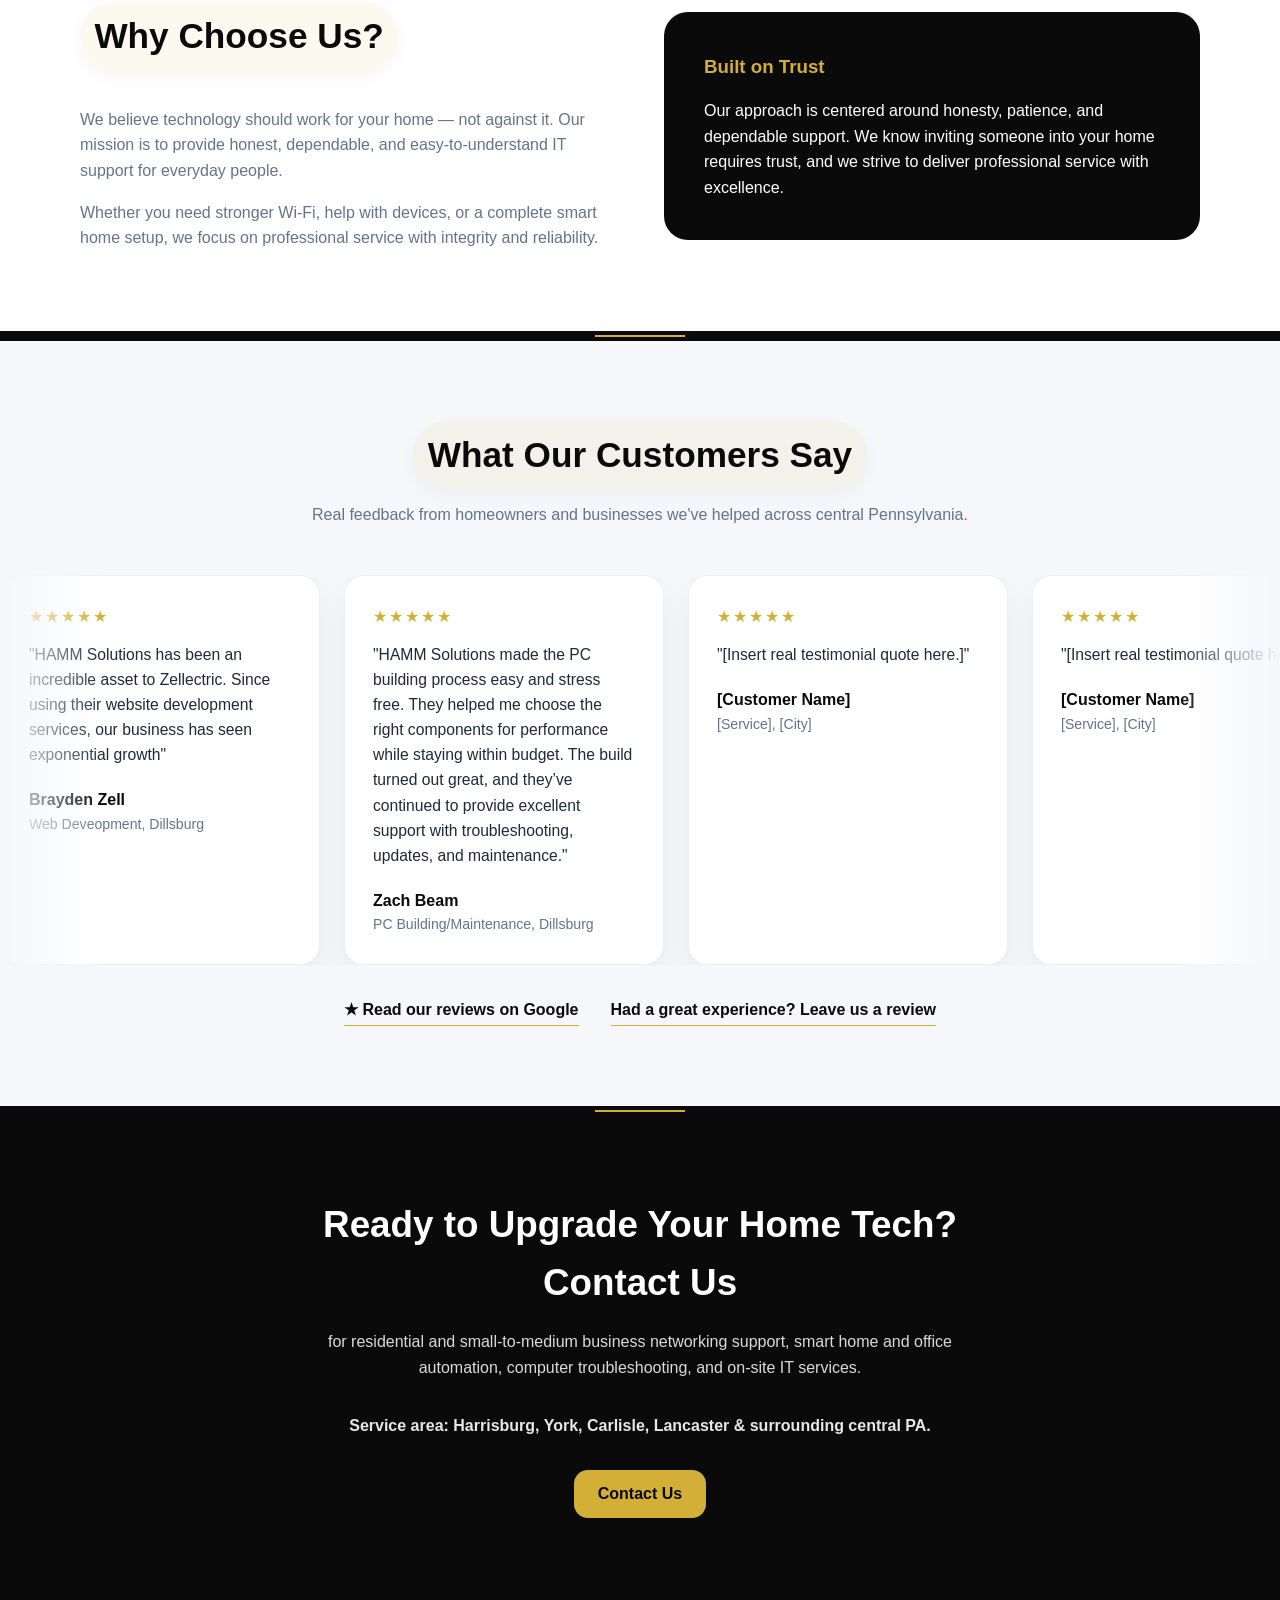
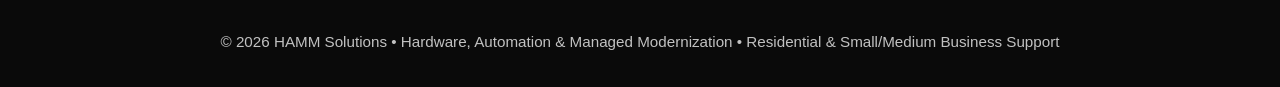
==== commit 65231205: "removing phone number" ====
--- a/index.html
+++ b/index.html
@@ -4,7 +4,7 @@
   <meta charset="UTF-8" />
   <meta name="viewport" content="width=device-width, initial-scale=1.0" />
   <title>HAMM Solutions — Hardware, Automation &amp; Managed Modernization</title>
-  <meta name="description" content="Smart home & business automation, Wi-Fi networking, computer support, and device repair. Serving central Pennsylvania. Call (717) 736-2544." />
+  <meta name="description" content="Smart home & business automation, Wi-Fi networking, computer support, and device repair. Serving central Pennsylvania." />
   <link rel="canonical" href="https://hammsolutions.com/" />
   <meta name="robots" content="index, follow" />
   <meta http-equiv="Content-Security-Policy" content="default-src 'self' https://fonts.googleapis.com https://fonts.gstatic.com https://images.unsplash.com; script-src 'self' 'unsafe-inline'; style-src 'self' 'unsafe-inline' https://fonts.googleapis.com; connect-src 'self' https://contact-form-hammsolutions.jdhamm17.workers.dev; img-src 'self' data: https://images.unsplash.com; font-src 'self' https://fonts.gstatic.com; object-src 'none'; base-uri 'self'; form-action 'self'; frame-ancestors 'none'; upgrade-insecure-requests;" />
@@ -39,6 +39,55 @@
   <link rel="stylesheet" href="theme.css">
 
   <style>
+    * {
+      margin: 0;
+      padding: 0;
+      box-sizing: border-box;
+    }
+
+    body {
+      font-family: 'Inter', sans-serif;
+      background: var(--light);
+      color: var(--text);
+      line-height: 1.6;
+    }
+
+    html {
+      scroll-behavior: smooth;
+    }
+
+    .skip-link {
+      position: absolute;
+      left: -999px;
+      top: auto;
+      width: 1px;
+      height: 1px;
+      overflow: hidden;
+    }
+
+    .skip-link:focus {
+      left: 1rem;
+      top: 1rem;
+      width: auto;
+      height: auto;
+      padding: 0.75rem 1rem;
+      background: var(--navy);
+      color: white;
+      border-radius: 0.5rem;
+      z-index: 2000;
+      box-shadow: 0 12px 32px rgba(0, 0, 0, 0.18);
+    }
+
+    a {
+      text-decoration: none;
+      color: inherit;
+    }
+
+    .container {
+      width: min(1120px, 92%);
+      margin: 0 auto;
+    }
+
     header {
       background: var(--navy);
       color: white;
@@ -55,11 +104,118 @@
       padding: 1rem 0;
     }
 
+    .logo {
+      display: flex;
+      align-items: center;
+      gap: 0.65rem;
+      text-decoration: none;
+      color: white;
+    }
+
+    .logo-icon {
+      width: clamp(40px, 9vw, 58px);
+      height: clamp(40px, 9vw, 58px);
+      flex-shrink: 0;
+    }
+
+    .logo-text {
+      display: flex;
+      flex-direction: column;
+      line-height: 1.15;
+    }
+
+    .logo-word {
+      font-size: clamp(1.15rem, 3.8vw, 1.55rem);
+      font-weight: 800;
+      letter-spacing: 0.5px;
+    }
+
+    .logo-sub {
+      font-size: clamp(0.62rem, 2vw, 0.8rem);
+      font-weight: 600;
+      letter-spacing: 0.28em;
+      color: var(--gold);
+    }
+
     .nav-links {
       display: flex;
       gap: 1.5rem;
       font-weight: 500;
       align-items: center;
+    }
+
+    .nav-links a,
+    .dropdown-toggle {
+      color: white;
+      background: transparent;
+      border: none;
+      font: inherit;
+      cursor: pointer;
+      padding: 0;
+    }
+
+    .nav-links a:hover,
+    .dropdown-toggle:hover,
+    .dropdown-toggle:focus {
+      color: var(--gold);
+      transition: color 0.2s ease;
+    }
+
+    .dropdown {
+      position: relative;
+    }
+
+    .dropdown-menu {
+      position: absolute;
+      top: calc(100% + 0.5rem);
+      right: 0;
+      min-width: 220px;
+      background: white;
+      border-radius: 14px;
+      box-shadow: 0 18px 40px rgba(2,6,23,0.15);
+      opacity: 0;
+      visibility: hidden;
+      transform: translateY(10px);
+      transition: opacity 0.18s ease, transform 0.18s ease, visibility 0.18s ease;
+      z-index: 1000;
+    }
+
+    .dropdown:hover .dropdown-menu,
+    .dropdown:focus-within .dropdown-menu,
+    .dropdown.open .dropdown-menu {
+      opacity: 1;
+      visibility: visible;
+      transform: translateY(0);
+    }
+
+    .dropdown-menu a {
+      display: block;
+      padding: 0.95rem 1rem;
+      color: var(--navy);
+      border-bottom: 1px solid rgba(10,10,10,0.08);
+      font-weight: 500;
+      transition: background 0.18s ease;
+    }
+
+    .dropdown-menu a:last-child {
+      border-bottom: none;
+    }
+
+    .dropdown-menu a:hover,
+    .dropdown-menu a:focus {
+      background: rgba(212,175,55,0.08);
+    }
+
+    .dropdown-toggle::after {
+      content: '▾';
+      display: inline-block;
+      margin-left: 0.35rem;
+      font-size: 0.9rem;
+    }
+
+    .nav-links a:hover {
+      color: var(--gold);
+      transition: 0.2s ease;
     }
 
     .hero {
@@ -103,6 +259,27 @@
       gap: 1rem;
     }
 
+    .btn {
+      display: inline-block;
+      padding: 0.95rem 1.5rem;
+      border-radius: 14px;
+      font-weight: 600;
+      transition: 0.25s ease;
+      cursor: pointer;
+      border: none;
+      font-family: inherit;
+      font-size: inherit;
+    }
+
+    .btn-primary {
+      background: var(--gold);
+      color: var(--navy);
+    }
+
+    .btn-primary:hover {
+      transform: translateY(-2px);
+    }
+
     .btn-secondary {
       border: 1px solid rgba(255,255,255,0.25);
       color: white;
@@ -137,6 +314,34 @@
       color: var(--muted);
       max-width: 700px;
       margin: 0 auto;
+    }
+
+    .gallery-grid {
+      display: grid;
+      grid-template-columns: repeat(auto-fit, minmax(220px, 1fr));
+      gap: 1.5rem;
+      margin-top: 2rem;
+    }
+
+    .gallery-card {
+      border-radius: 20px;
+      overflow: hidden;
+      background: var(--card);
+      box-shadow: 0 18px 40px rgba(2,6,23,0.08);
+    }
+
+    .gallery-card img {
+      width: 100%;
+      display: block;
+      object-fit: cover;
+      aspect-ratio: 4 / 3;
+    }
+
+    .gallery-caption {
+      padding: 1rem 1.25rem 1.25rem;
+      color: var(--text);
+      font-size: 0.98rem;
+      line-height: 1.5;
     }
 
     .services-grid {
@@ -365,6 +570,127 @@
       gap: 1rem;
     }
 
+    footer {
+      background: var(--navy);
+      color: rgba(255,255,255,0.75);
+      text-align: center;
+      padding: 2rem 0;
+      font-size: 0.95rem;
+    }
+
+    /* ── Contact Modal ── (outside media query so it works on all screen sizes) */
+    .contact-modal {
+      position: fixed;
+      inset: 0;
+      display: none;
+      align-items: center;
+      justify-content: center;
+      z-index: 2000;
+    }
+
+    .contact-modal[aria-hidden="false"] {
+      display: flex;
+    }
+
+    .contact-modal-overlay {
+      position: absolute;
+      inset: 0;
+      background: rgba(10,10,10,0.6);
+    }
+
+    .contact-modal-panel {
+      position: relative;
+      background: var(--card);
+      color: var(--text);
+      border-radius: 20px;
+      max-width: 560px;
+      width: 92%;
+      padding: 2rem;
+      box-shadow: 0 24px 60px rgba(2,6,23,0.25);
+      z-index: 10;
+    }
+
+    .contact-modal-panel h3 {
+      font-size: 1.4rem;
+      color: var(--navy);
+      margin-bottom: 1.25rem;
+    }
+
+    .contact-modal-close {
+      position: absolute;
+      top: 1rem;
+      right: 1rem;
+      background: transparent;
+      border: none;
+      font-size: 1.5rem;
+      cursor: pointer;
+      color: var(--muted);
+      line-height: 1;
+      padding: 0.25rem 0.5rem;
+      border-radius: 6px;
+      transition: background 0.15s ease;
+    }
+
+    .contact-modal-close:hover {
+      background: rgba(10,10,10,0.06);
+    }
+
+    .contact-modal-panel label {
+      display: block;
+      margin-top: 1rem;
+      font-weight: 600;
+      font-size: 0.9rem;
+      color: var(--muted);
+      margin-bottom: 0.3rem;
+    }
+
+    .contact-modal-panel input,
+    .contact-modal-panel textarea {
+      width: 100%;
+      padding: 0.65rem 0.85rem;
+      border: 1.5px solid rgba(10,10,10,0.35);
+      border-radius: 10px;
+      font-family: inherit;
+      font-size: 1rem;
+      color: var(--text);
+      background: var(--light);
+      transition: border-color 0.15s ease, box-shadow 0.15s ease;
+    }
+
+    .contact-modal-panel input:focus,
+    .contact-modal-panel textarea:focus {
+      outline: none;
+      border-color: var(--gold);
+      box-shadow: 0 0 0 3px rgba(212,175,55,0.2);
+    }
+
+    .contact-modal-panel textarea {
+      resize: vertical;
+    }
+
+    .form-actions {
+      display: flex;
+      gap: 0.75rem;
+      margin-top: 1.25rem;
+      justify-content: flex-end;
+    }
+
+    .btn-cancel {
+      background: rgba(10,10,10,0.06);
+      color: var(--navy);
+    }
+
+    .btn-cancel:hover {
+      background: rgba(10,10,10,0.1);
+    }
+
+    #contact-form-status {
+      margin-top: 0.75rem;
+      font-size: 0.95rem;
+      color: var(--muted);
+      min-height: 1.4em;
+    }
+
     @media (max-width: 768px) {
       .nav-links {
         display: none;
@@ -402,7 +728,6 @@
     "@type": "LocalBusiness",
     "name": "HAMM Solutions",
     "description": "Smart home and business automation, Wi-Fi networking, computer support, and device repair. Serving central Pennsylvania.",
-    "telephone": "+1-717-736-2544",
     "url": "https://hammsolutions.com/",
     "priceRange": "$25-$150",
     "logo": "https://hammsolutions.com/images/favicon.svg",
@@ -479,7 +804,7 @@
         </p>
 
         <div class="hero-buttons">
-          <button id="hero-quote-btn" class="btn btn-primary" data-open-contact>Request a Quote</button>
+          <button id="hero-quote-btn" class="btn btn-primary">Request a Quote</button>
           <a href="#services" class="btn btn-secondary">View Services</a>
         </div>
       </div>
@@ -542,12 +867,12 @@
               <h2>Why Choose Us?</h2>
             </div>
 
-            <p style="margin-bottom:1rem; color:#475569;">
+            <p style="margin-bottom:1rem; color:var(--muted);">
               We believe technology should work for your home — not against it.
               Our mission is to provide honest, dependable, and easy-to-understand IT support for everyday people.
             </p>
 
-            <p style="color:#475569;">
+            <p style="color:var(--muted);">
               Whether you need stronger Wi‑Fi, help with devices, or a complete smart home setup,
               we focus on professional service with integrity and reliability.
             </p>
@@ -688,7 +1013,7 @@
         <p style="margin-top:0.75rem; color:rgba(255,255,255,0.9); font-weight:600;">Service area: Harrisburg, York, Carlisle, Lancaster &amp; surrounding central PA.</p>
 
         <div class="contact-buttons">
-          <button id="contact-open-btn" class="btn btn-primary" data-open-contact>Contact Us</button>
+          <button id="contact-open-btn" class="btn btn-primary">Contact Us</button>
         </div>
       </div>
     </section>
@@ -726,7 +1051,7 @@
 
   <footer>
     <div class="container">
-      © 2026 HAMM Solutions • Hardware, Automation &amp; Managed Modernization • Residential &amp; Small/Medium Business Support • Call: <a href="tel:+17177362544">(717) 736-2544</a>
+      © 2026 HAMM Solutions • Hardware, Automation &amp; Managed Modernization • Residential &amp; Small/Medium Business Support
     </div>
   </footer>
 
@@ -785,7 +1110,150 @@
     })();
   </script>
 
-  <script src="scripts/contact-modal.js"></script>
+  <script>
+    // Contact modal
+    (function() {
+      const modal = document.getElementById('contact-modal');
+      const openBtn = document.getElementById('contact-open-btn');
+      if (!modal || !openBtn) return;
+
+      const closeElems = modal.querySelectorAll('[data-action="close"]');
+      const form = document.getElementById('contact-form');
+      const statusEl = document.getElementById('contact-form-status');
+      const submitBtn = form.querySelector('button[type="submit"]');
+      const endpoint = 'https://contact-form-hammsolutions.jdhamm17.workers.dev';
+
+      const COOLDOWN_MS = 2 * 60 * 1000; // 2 minutes
+      const COOLDOWN_KEY = 'hammContactLastSent';
+      let cooldownTimer = null;
+
+      function getRemainingCooldown() {
+        const last = parseInt(localStorage.getItem(COOLDOWN_KEY) || '0', 10);
+        const remaining = COOLDOWN_MS - (Date.now() - last);
+        return remaining > 0 ? remaining : 0;
+      }
+
+      function formatRemaining(ms) {
+        const totalSeconds = Math.ceil(ms / 1000);
+        const minutes = Math.floor(totalSeconds / 60);
+        const seconds = totalSeconds % 60;
+        return minutes + ':' + String(seconds).padStart(2, '0');
+      }
+
+      function stopCooldownDisplay() {
+        if (cooldownTimer) {
+          clearInterval(cooldownTimer);
+          cooldownTimer = null;
+        }
+      }
+
+      function startCooldownDisplay() {
+        stopCooldownDisplay();
+        submitBtn.disabled = true;
+
+        function tick() {
+          const remaining = getRemainingCooldown();
+          if (remaining <= 0) {
+            stopCooldownDisplay();
+            submitBtn.disabled = false;
+            statusEl.textContent = '';
+            return;
+          }
+          statusEl.textContent = 'Please wait ' + formatRemaining(remaining) + ' before sending another message.';
+        }
+
+        tick();
+        cooldownTimer = setInterval(tick, 1000);
+      }
+
+      function openModal() {
+        modal.setAttribute('aria-hidden', 'false');
+        document.body.style.overflow = 'hidden';
+        const first = form.querySelector('input, textarea');
+        if (first) first.focus();
+
+        if (getRemainingCooldown() > 0) startCooldownDisplay();
+      }
+
+      function closeModal() {
+        modal.setAttribute('aria-hidden', 'true');
+        document.body.style.overflow = '';
+        if (getRemainingCooldown() <= 0) statusEl.textContent = '';
+        openBtn.focus();
+      }
+
+      openBtn.addEventListener('click', openModal);
+
+      const heroQuoteBtn = document.getElementById('hero-quote-btn');
+      if (heroQuoteBtn) heroQuoteBtn.addEventListener('click', openModal);
+
+      closeElems.forEach(el => el.addEventListener('click', closeModal));
+
+      modal.addEventListener('click', (e) => {
+        if (e.target === e.currentTarget || e.target.classList.contains('contact-modal-overlay')) closeModal();
+      });
+
+      document.addEventListener('keydown', (e) => {
+        if (e.key === 'Escape' && modal.getAttribute('aria-hidden') === 'false') closeModal();
+      });
+
+      form.addEventListener('submit', async (e) => {
+        e.preventDefault();
+
+        if (getRemainingCooldown() > 0) {
+          startCooldownDisplay();
+          return;
+        }
+
+        const data = {
+          name: (form.name.value || '').trim(),
+          email: (form.email.value || '').trim(),
+          phone: (form.phone.value || '').trim(),
+          message: (form.message.value || '').trim()
+        };
+
+        if (!data.name || !data.email || !data.message) {
+          statusEl.textContent = 'Please complete all fields.';
+          return;
+        }
+
+        statusEl.textContent = 'Sending…';
+        submitBtn.disabled = true;
+
+        try {
+          const res = await fetch(endpoint, {
+            method: 'POST',
+            headers: { 'Content-Type': 'application/json' },
+            body: JSON.stringify(data),
+            mode: 'cors'
+          });
+
+          if (res.ok) {
+            localStorage.setItem(COOLDOWN_KEY, String(Date.now()));
+            statusEl.textContent = 'Message sent — thank you!';
+            form.reset();
+            setTimeout(() => {
+              closeModal();
+              startCooldownDisplay();
+            }, 1400);
+          } else {
+            let message = 'Send failed — please try again later.';
+            try {
+              const body = await res.json();
+              if (body && body.error) message = body.error;
+            } catch (_) {}
+            console.error('Contact submit failed', res.status, message);
+            statusEl.textContent = message;
+            submitBtn.disabled = false;
+          }
+        } catch (err) {
+          console.error(err);
+          statusEl.textContent = 'Network error — please try again later.';
+          submitBtn.disabled = false;
+        }
+      });
+    })();
+  </script>
 
 </body>
 </html>
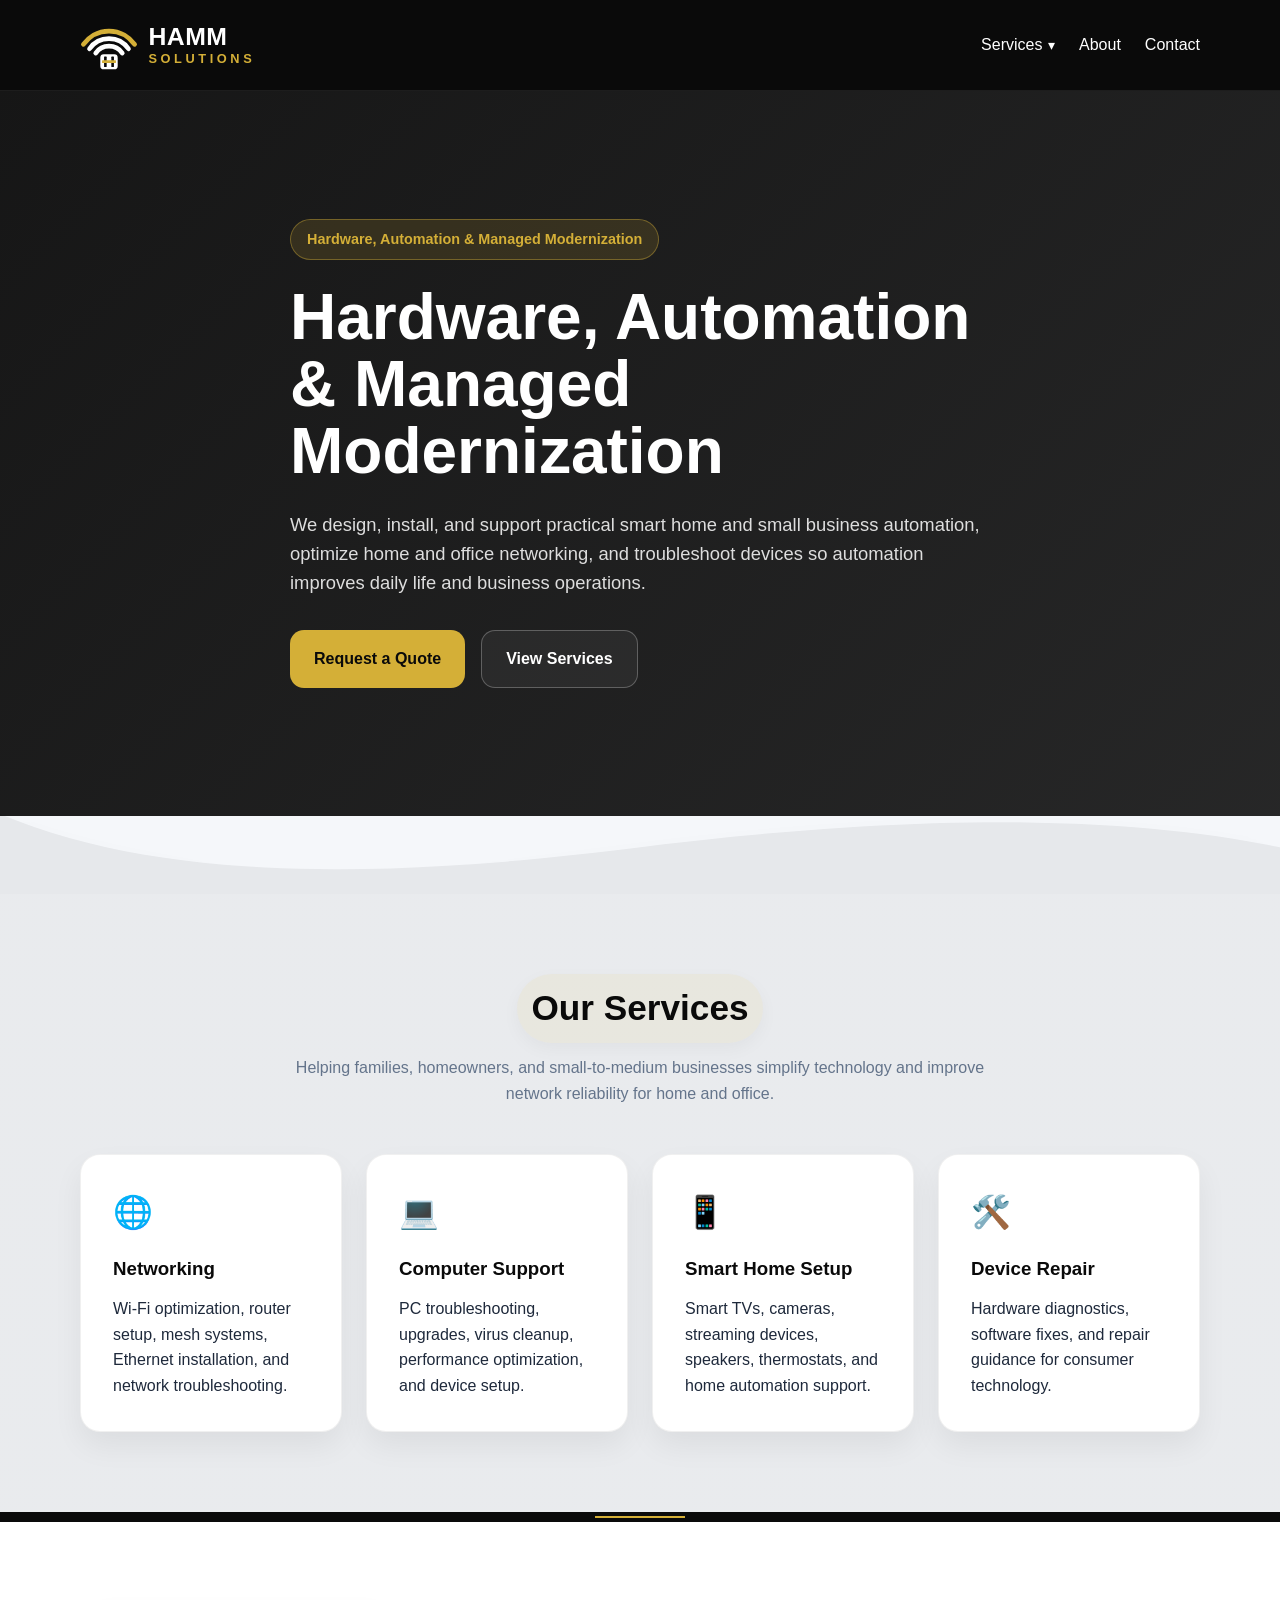
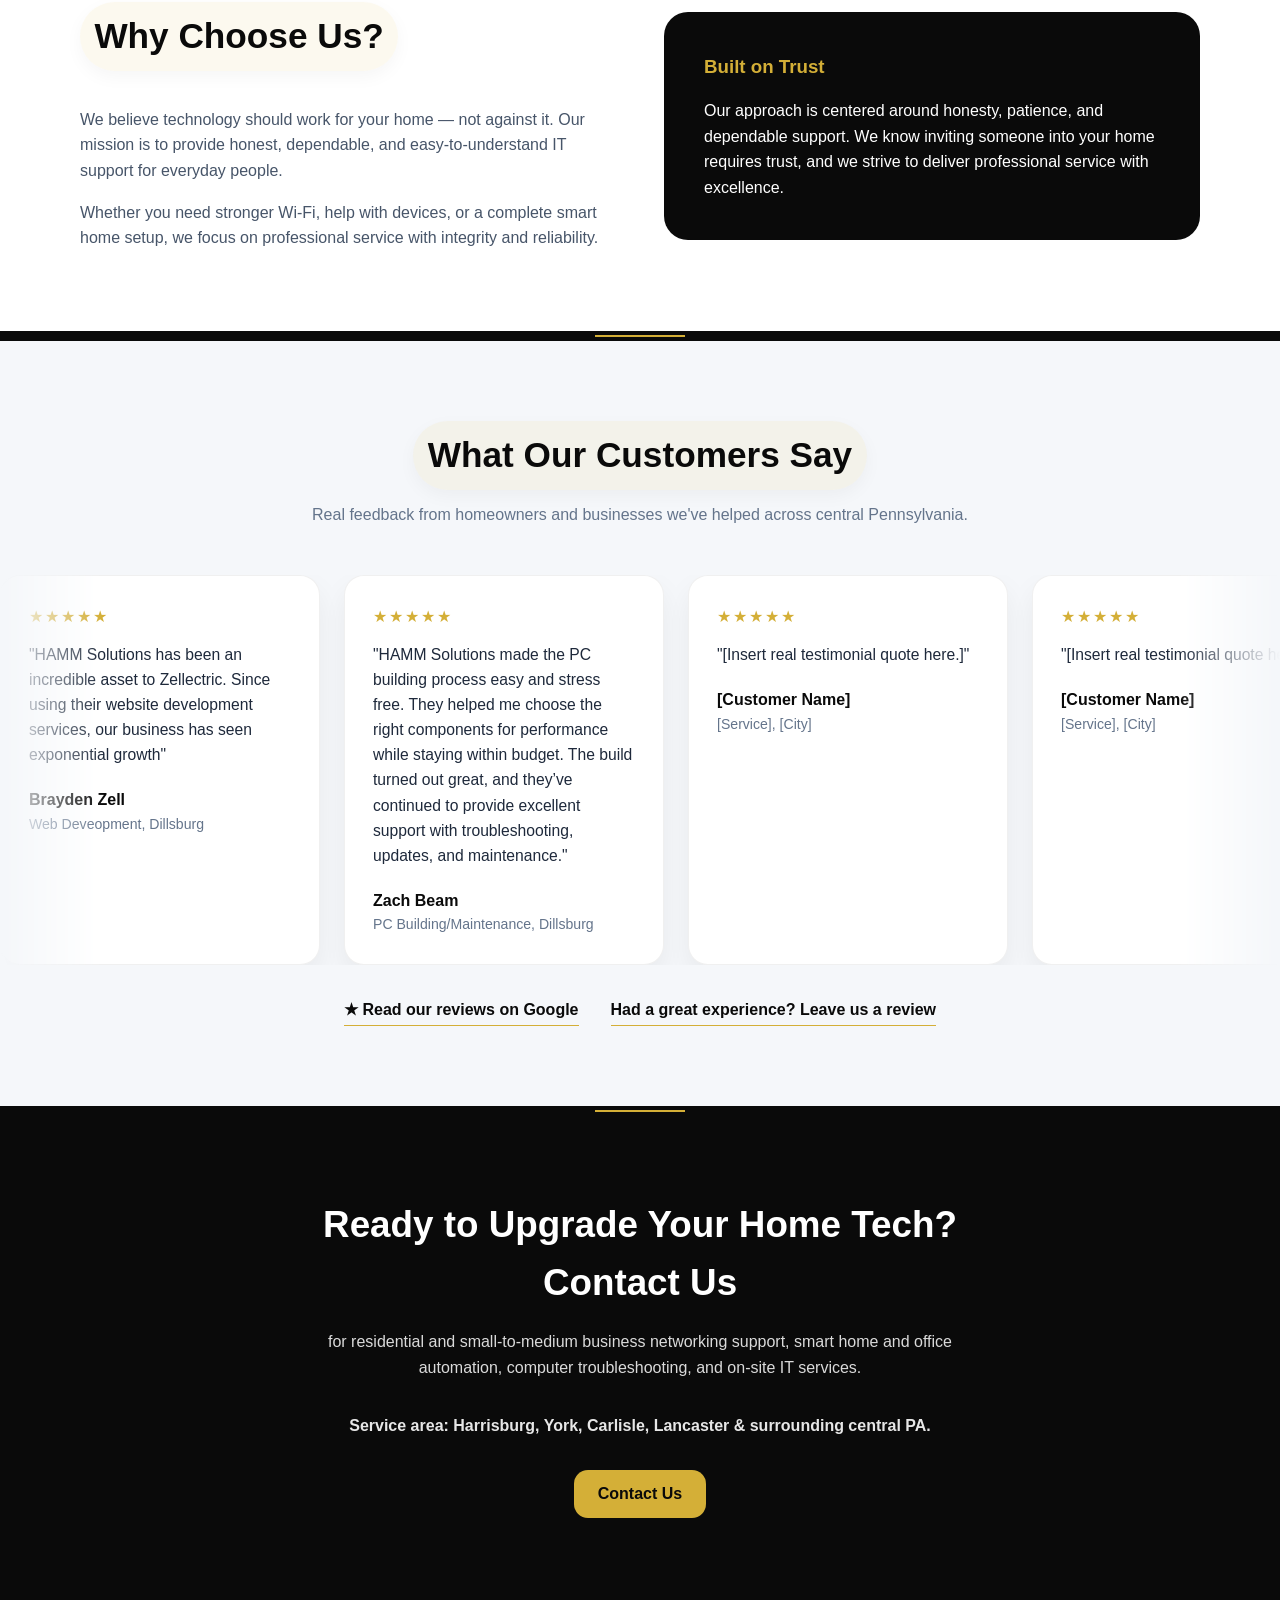
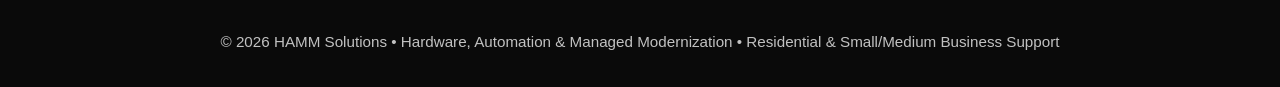
==== commit b093d516: "Merge branch 'main' of https://github.com/jhamm1124/ITSolutions" ====
--- a/index.html
+++ b/index.html
@@ -39,55 +39,6 @@
   <link rel="stylesheet" href="theme.css">
 
   <style>
-    * {
-      margin: 0;
-      padding: 0;
-      box-sizing: border-box;
-    }
-
-    body {
-      font-family: 'Inter', sans-serif;
-      background: var(--light);
-      color: var(--text);
-      line-height: 1.6;
-    }
-
-    html {
-      scroll-behavior: smooth;
-    }
-
-    .skip-link {
-      position: absolute;
-      left: -999px;
-      top: auto;
-      width: 1px;
-      height: 1px;
-      overflow: hidden;
-    }
-
-    .skip-link:focus {
-      left: 1rem;
-      top: 1rem;
-      width: auto;
-      height: auto;
-      padding: 0.75rem 1rem;
-      background: var(--navy);
-      color: white;
-      border-radius: 0.5rem;
-      z-index: 2000;
-      box-shadow: 0 12px 32px rgba(0, 0, 0, 0.18);
-    }
-
-    a {
-      text-decoration: none;
-      color: inherit;
-    }
-
-    .container {
-      width: min(1120px, 92%);
-      margin: 0 auto;
-    }
-
     header {
       background: var(--navy);
       color: white;
@@ -104,118 +55,11 @@
       padding: 1rem 0;
     }
 
-    .logo {
-      display: flex;
-      align-items: center;
-      gap: 0.65rem;
-      text-decoration: none;
-      color: white;
-    }
-
-    .logo-icon {
-      width: clamp(40px, 9vw, 58px);
-      height: clamp(40px, 9vw, 58px);
-      flex-shrink: 0;
-    }
-
-    .logo-text {
-      display: flex;
-      flex-direction: column;
-      line-height: 1.15;
-    }
-
-    .logo-word {
-      font-size: clamp(1.15rem, 3.8vw, 1.55rem);
-      font-weight: 800;
-      letter-spacing: 0.5px;
-    }
-
-    .logo-sub {
-      font-size: clamp(0.62rem, 2vw, 0.8rem);
-      font-weight: 600;
-      letter-spacing: 0.28em;
-      color: var(--gold);
-    }
-
     .nav-links {
       display: flex;
       gap: 1.5rem;
       font-weight: 500;
       align-items: center;
-    }
-
-    .nav-links a,
-    .dropdown-toggle {
-      color: white;
-      background: transparent;
-      border: none;
-      font: inherit;
-      cursor: pointer;
-      padding: 0;
-    }
-
-    .nav-links a:hover,
-    .dropdown-toggle:hover,
-    .dropdown-toggle:focus {
-      color: var(--gold);
-      transition: color 0.2s ease;
-    }
-
-    .dropdown {
-      position: relative;
-    }
-
-    .dropdown-menu {
-      position: absolute;
-      top: calc(100% + 0.5rem);
-      right: 0;
-      min-width: 220px;
-      background: white;
-      border-radius: 14px;
-      box-shadow: 0 18px 40px rgba(2,6,23,0.15);
-      opacity: 0;
-      visibility: hidden;
-      transform: translateY(10px);
-      transition: opacity 0.18s ease, transform 0.18s ease, visibility 0.18s ease;
-      z-index: 1000;
-    }
-
-    .dropdown:hover .dropdown-menu,
-    .dropdown:focus-within .dropdown-menu,
-    .dropdown.open .dropdown-menu {
-      opacity: 1;
-      visibility: visible;
-      transform: translateY(0);
-    }
-
-    .dropdown-menu a {
-      display: block;
-      padding: 0.95rem 1rem;
-      color: var(--navy);
-      border-bottom: 1px solid rgba(10,10,10,0.08);
-      font-weight: 500;
-      transition: background 0.18s ease;
-    }
-
-    .dropdown-menu a:last-child {
-      border-bottom: none;
-    }
-
-    .dropdown-menu a:hover,
-    .dropdown-menu a:focus {
-      background: rgba(212,175,55,0.08);
-    }
-
-    .dropdown-toggle::after {
-      content: '▾';
-      display: inline-block;
-      margin-left: 0.35rem;
-      font-size: 0.9rem;
-    }
-
-    .nav-links a:hover {
-      color: var(--gold);
-      transition: 0.2s ease;
     }
 
     .hero {
@@ -259,27 +103,6 @@
       gap: 1rem;
     }
 
-    .btn {
-      display: inline-block;
-      padding: 0.95rem 1.5rem;
-      border-radius: 14px;
-      font-weight: 600;
-      transition: 0.25s ease;
-      cursor: pointer;
-      border: none;
-      font-family: inherit;
-      font-size: inherit;
-    }
-
-    .btn-primary {
-      background: var(--gold);
-      color: var(--navy);
-    }
-
-    .btn-primary:hover {
-      transform: translateY(-2px);
-    }
-
     .btn-secondary {
       border: 1px solid rgba(255,255,255,0.25);
       color: white;
@@ -314,34 +137,6 @@
       color: var(--muted);
       max-width: 700px;
       margin: 0 auto;
-    }
-
-    .gallery-grid {
-      display: grid;
-      grid-template-columns: repeat(auto-fit, minmax(220px, 1fr));
-      gap: 1.5rem;
-      margin-top: 2rem;
-    }
-
-    .gallery-card {
-      border-radius: 20px;
-      overflow: hidden;
-      background: var(--card);
-      box-shadow: 0 18px 40px rgba(2,6,23,0.08);
-    }
-
-    .gallery-card img {
-      width: 100%;
-      display: block;
-      object-fit: cover;
-      aspect-ratio: 4 / 3;
-    }
-
-    .gallery-caption {
-      padding: 1rem 1.25rem 1.25rem;
-      color: var(--text);
-      font-size: 0.98rem;
-      line-height: 1.5;
     }
 
     .services-grid {
@@ -568,127 +363,6 @@
       justify-content: center;
       flex-wrap: wrap;
       gap: 1rem;
-    }
-
-    footer {
-      background: var(--navy);
-      color: rgba(255,255,255,0.75);
-      text-align: center;
-      padding: 2rem 0;
-      font-size: 0.95rem;
-    }
-
-    /* ── Contact Modal ── (outside media query so it works on all screen sizes) */
-    .contact-modal {
-      position: fixed;
-      inset: 0;
-      display: none;
-      align-items: center;
-      justify-content: center;
-      z-index: 2000;
-    }
-
-    .contact-modal[aria-hidden="false"] {
-      display: flex;
-    }
-
-    .contact-modal-overlay {
-      position: absolute;
-      inset: 0;
-      background: rgba(10,10,10,0.6);
-    }
-
-    .contact-modal-panel {
-      position: relative;
-      background: var(--card);
-      color: var(--text);
-      border-radius: 20px;
-      max-width: 560px;
-      width: 92%;
-      padding: 2rem;
-      box-shadow: 0 24px 60px rgba(2,6,23,0.25);
-      z-index: 10;
-    }
-
-    .contact-modal-panel h3 {
-      font-size: 1.4rem;
-      color: var(--navy);
-      margin-bottom: 1.25rem;
-    }
-
-    .contact-modal-close {
-      position: absolute;
-      top: 1rem;
-      right: 1rem;
-      background: transparent;
-      border: none;
-      font-size: 1.5rem;
-      cursor: pointer;
-      color: var(--muted);
-      line-height: 1;
-      padding: 0.25rem 0.5rem;
-      border-radius: 6px;
-      transition: background 0.15s ease;
-    }
-
-    .contact-modal-close:hover {
-      background: rgba(10,10,10,0.06);
-    }
-
-    .contact-modal-panel label {
-      display: block;
-      margin-top: 1rem;
-      font-weight: 600;
-      font-size: 0.9rem;
-      color: var(--muted);
-      margin-bottom: 0.3rem;
-    }
-
-    .contact-modal-panel input,
-    .contact-modal-panel textarea {
-      width: 100%;
-      padding: 0.65rem 0.85rem;
-      border: 1.5px solid rgba(10,10,10,0.35);
-      border-radius: 10px;
-      font-family: inherit;
-      font-size: 1rem;
-      color: var(--text);
-      background: var(--light);
-      transition: border-color 0.15s ease, box-shadow 0.15s ease;
-    }
-
-    .contact-modal-panel input:focus,
-    .contact-modal-panel textarea:focus {
-      outline: none;
-      border-color: var(--gold);
-      box-shadow: 0 0 0 3px rgba(212,175,55,0.2);
-    }
-
-    .contact-modal-panel textarea {
-      resize: vertical;
-    }
-
-    .form-actions {
-      display: flex;
-      gap: 0.75rem;
-      margin-top: 1.25rem;
-      justify-content: flex-end;
-    }
-
-    .btn-cancel {
-      background: rgba(10,10,10,0.06);
-      color: var(--navy);
-    }
-
-    .btn-cancel:hover {
-      background: rgba(10,10,10,0.1);
-    }
-
-    #contact-form-status {
-      margin-top: 0.75rem;
-      font-size: 0.95rem;
-      color: var(--muted);
-      min-height: 1.4em;
     }
 
     @media (max-width: 768px) {
@@ -804,7 +478,7 @@
         </p>
 
         <div class="hero-buttons">
-          <button id="hero-quote-btn" class="btn btn-primary">Request a Quote</button>
+          <button id="hero-quote-btn" class="btn btn-primary" data-open-contact>Request a Quote</button>
           <a href="#services" class="btn btn-secondary">View Services</a>
         </div>
       </div>
@@ -867,12 +541,12 @@
               <h2>Why Choose Us?</h2>
             </div>
 
-            <p style="margin-bottom:1rem; color:var(--muted);">
+            <p style="margin-bottom:1rem; color:#475569;">
               We believe technology should work for your home — not against it.
               Our mission is to provide honest, dependable, and easy-to-understand IT support for everyday people.
             </p>
 
-            <p style="color:var(--muted);">
+            <p style="color:#475569;">
               Whether you need stronger Wi‑Fi, help with devices, or a complete smart home setup,
               we focus on professional service with integrity and reliability.
             </p>
@@ -1013,7 +687,7 @@
         <p style="margin-top:0.75rem; color:rgba(255,255,255,0.9); font-weight:600;">Service area: Harrisburg, York, Carlisle, Lancaster &amp; surrounding central PA.</p>
 
         <div class="contact-buttons">
-          <button id="contact-open-btn" class="btn btn-primary">Contact Us</button>
+          <button id="contact-open-btn" class="btn btn-primary" data-open-contact>Contact Us</button>
         </div>
       </div>
     </section>
@@ -1110,150 +784,7 @@
     })();
   </script>
 
-  <script>
-    // Contact modal
-    (function() {
-      const modal = document.getElementById('contact-modal');
-      const openBtn = document.getElementById('contact-open-btn');
-      if (!modal || !openBtn) return;
-
-      const closeElems = modal.querySelectorAll('[data-action="close"]');
-      const form = document.getElementById('contact-form');
-      const statusEl = document.getElementById('contact-form-status');
-      const submitBtn = form.querySelector('button[type="submit"]');
-      const endpoint = 'https://contact-form-hammsolutions.jdhamm17.workers.dev';
-
-      const COOLDOWN_MS = 2 * 60 * 1000; // 2 minutes
-      const COOLDOWN_KEY = 'hammContactLastSent';
-      let cooldownTimer = null;
-
-      function getRemainingCooldown() {
-        const last = parseInt(localStorage.getItem(COOLDOWN_KEY) || '0', 10);
-        const remaining = COOLDOWN_MS - (Date.now() - last);
-        return remaining > 0 ? remaining : 0;
-      }
-
-      function formatRemaining(ms) {
-        const totalSeconds = Math.ceil(ms / 1000);
-        const minutes = Math.floor(totalSeconds / 60);
-        const seconds = totalSeconds % 60;
-        return minutes + ':' + String(seconds).padStart(2, '0');
-      }
-
-      function stopCooldownDisplay() {
-        if (cooldownTimer) {
-          clearInterval(cooldownTimer);
-          cooldownTimer = null;
-        }
-      }
-
-      function startCooldownDisplay() {
-        stopCooldownDisplay();
-        submitBtn.disabled = true;
-
-        function tick() {
-          const remaining = getRemainingCooldown();
-          if (remaining <= 0) {
-            stopCooldownDisplay();
-            submitBtn.disabled = false;
-            statusEl.textContent = '';
-            return;
-          }
-          statusEl.textContent = 'Please wait ' + formatRemaining(remaining) + ' before sending another message.';
-        }
-
-        tick();
-        cooldownTimer = setInterval(tick, 1000);
-      }
-
-      function openModal() {
-        modal.setAttribute('aria-hidden', 'false');
-        document.body.style.overflow = 'hidden';
-        const first = form.querySelector('input, textarea');
-        if (first) first.focus();
-
-        if (getRemainingCooldown() > 0) startCooldownDisplay();
-      }
-
-      function closeModal() {
-        modal.setAttribute('aria-hidden', 'true');
-        document.body.style.overflow = '';
-        if (getRemainingCooldown() <= 0) statusEl.textContent = '';
-        openBtn.focus();
-      }
-
-      openBtn.addEventListener('click', openModal);
-
-      const heroQuoteBtn = document.getElementById('hero-quote-btn');
-      if (heroQuoteBtn) heroQuoteBtn.addEventListener('click', openModal);
-
-      closeElems.forEach(el => el.addEventListener('click', closeModal));
-
-      modal.addEventListener('click', (e) => {
-        if (e.target === e.currentTarget || e.target.classList.contains('contact-modal-overlay')) closeModal();
-      });
-
-      document.addEventListener('keydown', (e) => {
-        if (e.key === 'Escape' && modal.getAttribute('aria-hidden') === 'false') closeModal();
-      });
-
-      form.addEventListener('submit', async (e) => {
-        e.preventDefault();
-
-        if (getRemainingCooldown() > 0) {
-          startCooldownDisplay();
-          return;
-        }
-
-        const data = {
-          name: (form.name.value || '').trim(),
-          email: (form.email.value || '').trim(),
-          phone: (form.phone.value || '').trim(),
-          message: (form.message.value || '').trim()
-        };
-
-        if (!data.name || !data.email || !data.message) {
-          statusEl.textContent = 'Please complete all fields.';
-          return;
-        }
-
-        statusEl.textContent = 'Sending…';
-        submitBtn.disabled = true;
-
-        try {
-          const res = await fetch(endpoint, {
-            method: 'POST',
-            headers: { 'Content-Type': 'application/json' },
-            body: JSON.stringify(data),
-            mode: 'cors'
-          });
-
-          if (res.ok) {
-            localStorage.setItem(COOLDOWN_KEY, String(Date.now()));
-            statusEl.textContent = 'Message sent — thank you!';
-            form.reset();
-            setTimeout(() => {
-              closeModal();
-              startCooldownDisplay();
-            }, 1400);
-          } else {
-            let message = 'Send failed — please try again later.';
-            try {
-              const body = await res.json();
-              if (body && body.error) message = body.error;
-            } catch (_) {}
-            console.error('Contact submit failed', res.status, message);
-            statusEl.textContent = message;
-            submitBtn.disabled = false;
-          }
-        } catch (err) {
-          console.error(err);
-          statusEl.textContent = 'Network error — please try again later.';
-          submitBtn.disabled = false;
-        }
-      });
-    })();
-  </script>
+  <script src="scripts/contact-modal.js"></script>
 
 </body>
 </html>
